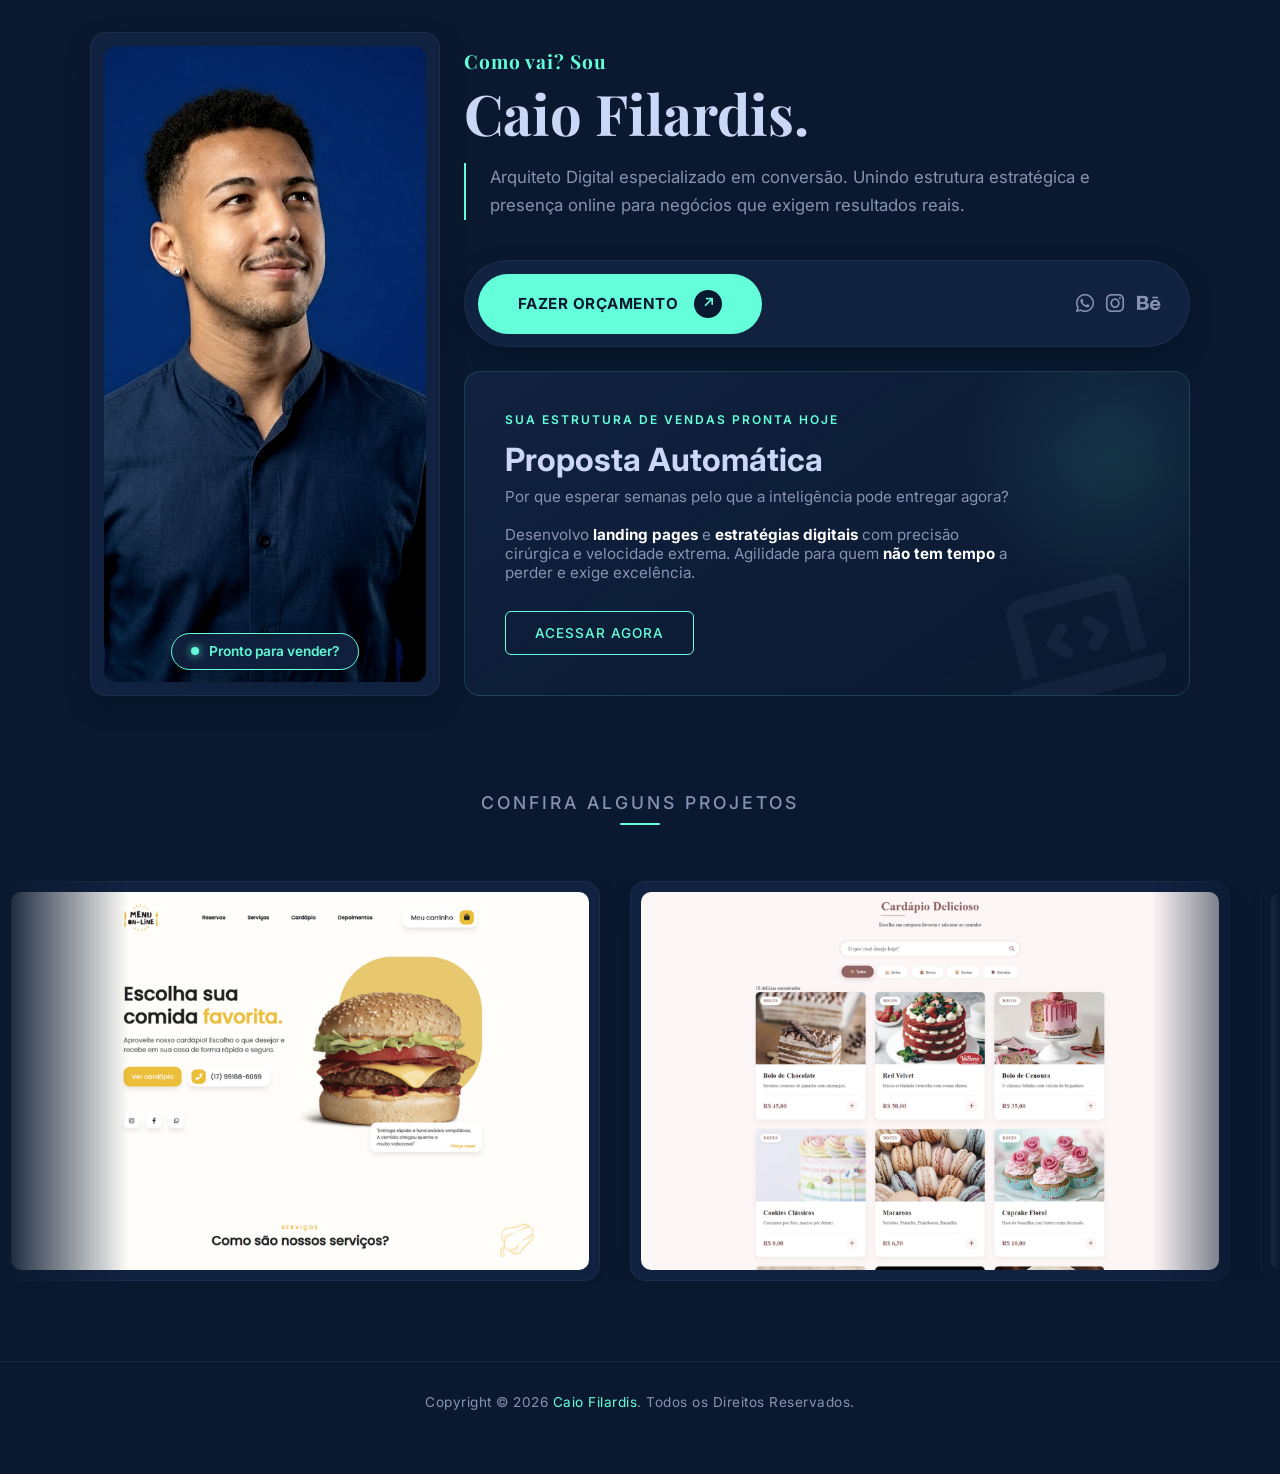
==== index.html @ efcd28f6 "Deploy" ====
<!DOCTYPE html>
<html lang="pt-BR">

<head>
    <meta charset="UTF-8">
    <meta name="viewport" content="width=device-width, initial-scale=1.0">
    <title>Caio Filardis - Arquiteto Digital</title>
    <link rel="preconnect" href="https://fonts.googleapis.com">
    <link rel="preconnect" href="https://fonts.gstatic.com" crossorigin>
    <link href="https://fonts.googleapis.com/css2?family=Inter:wght@300;400;500;600&family=Playfair+Display:wght@500;700&display=swap" rel="stylesheet">
    <link rel="stylesheet" href="https://cdnjs.cloudflare.com/ajax/libs/font-awesome/6.4.0/css/all.min.css">
    <link rel="stylesheet" href="css/style.css">
</head>

<body>

    <main class="main-wrapper">
        <aside class="profile-module">
            <div class="profile-img-container">
                <img src="assets/img/profile.png"
                    alt="Foto de Amanda" class="profile-img">
            </div>
            <div class="status-pill">
                <div class="status-dot"></div>
                <span> Pronto para vender?</span>
            </div>
        </aside>

        <section class="content-grid">
            <div class="bio-block">
                <h2 class="bio-hello">Como vai? Sou</h2>
                <h1 class="bio-name">Caio Filardis.</h1>
                <p class="bio-desc">
                    Arquiteto Digital especializado em conversão. Unindo estrutura estratégica e presença online para
                    negócios que exigem resultados reais.
                </p>
            </div>

            <div class="action-deck">
                <a href="#" class="btn-primary">
                    FAZER ORÇAMENTO
                    <div class="arrow-circle">
                        <i class="fa-solid fa-arrow-up" style="transform: rotate(45deg);"></i>
                    </div>
                </a>

                <div class="social-group">
                    <a href="#" class="social-icon"><i class="fa-brands fa-whatsapp"></i></a>
                    <a href="#" class="social-icon"><i class="fa-brands fa-instagram"></i></a>
                    <a href="#" class="social-icon"><i class="fa-brands fa-behance"></i></a>
                </div>
            </div>

            <div class="tech-card">
                <div class="tech-info">
                    <span class="tech-tag">Sua Estrutura de Vendas Pronta Hoje</span>
                    <div class="tech-title">Proposta Automática</div>
                    <p class="tech-desc">Por que esperar semanas pelo que a inteligência pode entregar agora?<br><br> Desenvolvo <b style="color: #ffffff">landing pages</b> e <b style="color: #ffffff">estratégias digitais</b> com precisão cirúrgica e velocidade extrema. Agilidade para quem <b style="color: #ffffff">não tem tempo</b> a perder e exige excelência.</span></p>
                    <a href="#" class="btn-tech">ACESSAR AGORA</a>
                </div>
                <div class="tech-graphic"></div>
                <i class="fa-solid fa-laptop-code tech-icon-large"></i>
            </div>
        </section>
    </main>
    <section class="projects-section">
        <div class="section-header">
            <h3 class="section-title">Confira alguns projetos</h3>
        </div>

        <div class="marquee-container">
            <div class="marquee-track">
                <div class="project-card"><img src="assets/img/1.png" class="project-image"></div>
                <div class="project-card"><img src="assets/img/2.png" class="project-image"></div>
                <div class="project-card"><img src="assets/img/3.png" class="project-image"></div>
                <div class="project-card"><img src="assets/img/4.png" class="project-image"></div>
                <div class="project-card"><img src="assets/img/5.png" class="project-image"></div>
                <div class="project-card"><img src="assets/img/6.png" class="project-image"></div>

                <div class="project-card"><img src="assets/img/7.png" class="project-image"></div>
                <div class="project-card"><img src="assets/img/8.png" class="project-image"></div>
                <!-- <div class="project-card"><img src="https://images.unsplash.com/photo-1555099962-4199c345e5dd?q=80&w=2670&auto=format&fit=crop" class="project-image"></div>
                <div class="project-card"><img src="https://images.unsplash.com/photo-1507238691740-187a5b1d37b8?q=80&w=2555&auto=format&fit=crop" class="project-image"></div>
                <div class="project-card"><img src="https://images.unsplash.com/photo-1522542550221-31fd19575a2d?q=80&w=2670&auto=format&fit=crop" class="project-image"></div>
                <div class="project-card"><img src="https://images.unsplash.com/photo-1481487484168-9b930d5b7d9f?q=80&w=2670&auto=format&fit=crop" class="project-image"></div> -->
            </div>
        </div>

        <footer class="site-footer">
            <p class="footer-text">Copyright © 2026 <span class="footer-highlight">Caio Filardis</span>. Todos os Direitos Reservados.</p>
        </footer>
    </section>

</body>
</html>
---- css/style.css ----
/* --- PALETA MINIMALISTA TECH --- */
        :root {
            /* Identidade Visual CF Digital */
            --color-bg-deep: #0A192F;
            --color-bg-card: #112240;
            --color-text-main: #CCD6F6;
            --color-text-muted: #8892B0;
            --color-accent: #64FFDA;

            /* Utils */
            --radius-box: 16px;
            --radius-pill: 100px;
            --shadow-tech: 0 10px 30px -10px rgba(2, 12, 27, 0.7);
            --border-subtle: 1px solid rgba(136, 146, 176, 0.1);

            /* Variáveis do Carrossel (Adicionadas para corrigir a quebra) */
            --gap-marquee: 30px;
            --card-width: 600px;
            --card-height: 400px;
        }

        * {
            margin: 0;
            padding: 0;
            box-sizing: border-box;
        }

        body {
            background-color: var(--color-bg-deep);
            font-family: 'Inter', sans-serif;
            color: var(--color-text-main);
            /* Alterado: Permite scroll natural em vez de travar na altura da tela */
            display: flex;
            flex-direction: column;
            align-items: center;
            padding: 2rem 0;
            /* Padding apenas vertical */
            overflow-x: hidden;
            /* Evita scroll lateral indesejado */
            -webkit-font-smoothing: antialiased;
        }

        /* --- GRID SUPERIOR (Foto + Bio) --- */
        .main-wrapper {
            display: grid;
            grid-template-columns: 350px 1fr;
            gap: 1.5rem;
            max-width: 1100px;
            width: 90%;
            /* Responsividade segura */
            margin-bottom: 4rem;
            /* Espaço para separar do carrossel */
        }

        /* --- 1. MÓDULO VISUAL (FOTO) --- */
        .profile-module {
            background: var(--color-bg-card);
            border: var(--border-subtle);
            border-radius: var(--radius-box);
            padding: 0.8rem;
            height: 100%;
            min-height: 550px;
            position: relative;
            box-shadow: var(--shadow-tech);
            display: flex;
            flex-direction: column;
            transition: transform 0.3s ease;
        }

        .profile-module:hover {
            border-color: rgba(100, 255, 218, 0.3);
        }

        .profile-img-container {
            flex: 1;
            position: relative;
            border-radius: 12px;
            overflow: hidden;
        }

        .profile-img {
            width: 100%;
            height: 100%;
            object-fit: cover;
            filter: sepia(10%) contrast(110%) saturate(90%);
        }

        .status-pill {
            position: absolute;
            bottom: 1.5rem;
            left: 50%;
            transform: translateX(-50%);
            background: rgba(17, 34, 64, 0.9);
            border: 1px solid var(--color-accent);
            backdrop-filter: blur(5px);
            padding: 0.6rem 1.2rem;
            border-radius: var(--radius-pill);
            display: flex;
            align-items: center;
            gap: 0.6rem;
            font-size: 0.85rem;
            font-weight: 600;
            color: var(--color-accent);
            box-shadow: 0 5px 15px rgba(0, 0, 0, 0.3);
            white-space: nowrap;
        }

        .status-dot {
            width: 8px;
            height: 8px;
            background: var(--color-accent);
            border-radius: 50%;
            box-shadow: 0 0 10px var(--color-accent);
        }

        /* --- 2. GRID DE CONTEÚDO --- */
        .content-grid {
            display: grid;
            grid-template-rows: auto auto 1fr;
            gap: 1.5rem;
        }

        .bio-block {
            padding: 1rem 0;
        }

        .bio-hello {
            font-family: 'Playfair Display', serif;
            font-size: 1.2rem;
            color: var(--color-accent);
            margin-bottom: 0.5rem;
            letter-spacing: 1px;
        }

        .bio-name {
            font-family: 'Playfair Display', serif;
            font-size: 3.5rem;
            font-weight: 700;
            line-height: 1.1;
            margin-bottom: 1.2rem;
            color: var(--color-text-main);
        }

        .bio-desc {
            font-size: 1.05rem;
            line-height: 1.7;
            color: var(--color-text-muted);
            max-width: 95%;
            border-left: 2px solid var(--color-accent);
            padding-left: 1.5rem;
        }

        .action-deck {
            background: var(--color-bg-card);
            border: var(--border-subtle);
            padding: 0.8rem;
            border-radius: var(--radius-pill);
            display: flex;
            align-items: center;
            justify-content: space-between;
            box-shadow: var(--shadow-tech);
        }

        .btn-primary {
            background: var(--color-accent);
            color: var(--color-bg-deep);
            padding: 1rem 2.5rem;
            border-radius: var(--radius-pill);
            text-decoration: none;
            font-weight: 700;
            font-size: 0.95rem;
            display: flex;
            align-items: center;
            gap: 1rem;
            transition: all 0.3s cubic-bezier(0.25, 0.8, 0.25, 1);
            letter-spacing: 0.5px;
        }

        .btn-primary:hover {
            transform: translateY(-2px);
            box-shadow: 0 0 20px rgba(100, 255, 218, 0.4);
        }

        .btn-primary .arrow-circle {
            background: var(--color-bg-deep);
            color: var(--color-accent);
            width: 28px;
            height: 28px;
            border-radius: 50%;
            display: flex;
            align-items: center;
            justify-content: center;
            font-size: 0.8rem;
        }

        .social-group {
            display: flex;
            gap: 0.8rem;
            padding-right: 1rem;
        }

        .social-icon {
            color: var(--color-text-muted);
            font-size: 1.3rem;
            text-decoration: none;
            transition: color 0.3s, transform 0.3s;
        }

        .social-icon:hover {
            color: var(--color-accent);
            transform: translateY(-2px);
        }

        .tech-card {
            background: linear-gradient(145deg, var(--color-bg-card) 0%, rgba(10, 25, 47, 0.8) 100%);
            border: 1px solid rgba(100, 255, 218, 0.15);
            border-radius: var(--radius-box);
            padding: 2.5rem;
            display: flex;
            align-items: center;
            justify-content: space-between;
            position: relative;
            overflow: hidden;
        }

        .tech-info {
            z-index: 2;
            max-width: 80%;
        }

        .tech-tag {
            font-size: 0.75rem;
            text-transform: uppercase;
            letter-spacing: 2px;
            color: var(--color-accent);
            margin-bottom: 0.8rem;
            display: block;
            font-weight: 600;
        }

        .tech-title {
            font-size: 2rem;
            font-weight: 700;
            color: var(--color-text-main);
            margin-bottom: 0.5rem;
        }

        .tech-desc {
            color: var(--color-text-muted);
            font-size: 0.95rem;
            margin-top: 0.5rem;
        }

        .btn-tech {
            margin-top: 1.8rem;
            display: inline-block;
            background: transparent;
            border: 1px solid var(--color-accent);
            color: var(--color-accent);
            padding: 0.8rem 1.8rem;
            border-radius: 6px;
            text-decoration: none;
            font-size: 0.85rem;
            font-family: 'Inter', sans-serif;
            font-weight: 500;
            transition: all 0.3s;
            text-transform: uppercase;
            letter-spacing: 1px;
        }

        .btn-tech:hover {
            background: rgba(100, 255, 218, 0.1);
        }

        .tech-graphic {
            position: absolute;
            right: -10%;
            top: -20%;
            width: 300px;
            height: 300px;
            background: radial-gradient(circle, rgba(100, 255, 218, 0.1) 0%, rgba(10, 25, 47, 0) 70%);
            z-index: 1;
        }

        .tech-icon-large {
            position: absolute;
            right: 30px;
            bottom: -10px;
            font-size: 8rem;
            color: rgba(204, 214, 246, 0.05);
            z-index: 1;
            transform: rotate(-15deg);
        }

        /* --- SEÇÃO DE PROJETOS (Corrigida e Isolada) --- */
        .projects-section {
            width: 100%;
            padding: 2rem 0;
            position: relative;
            overflow: hidden;
            /* Garante que fique abaixo do grid principal */
            display: block;
        }

        .section-header {
            text-align: center;
            margin-bottom: 3.5rem;
        }

        .section-title {
            font-family: 'Inter', sans-serif;
            font-weight: 500;
            font-size: 1.1rem;
            color: var(--color-text-muted);
            text-transform: uppercase;
            letter-spacing: 3px;
            display: inline-block;
            position: relative;
        }

        .section-title::after {
            content: '';
            display: block;
            width: 40px;
            height: 2px;
            background-color: var(--color-accent);
            margin: 10px auto 0;
            border-radius: 2px;
        }

        .marquee-container {
            width: 100%;
            position: relative;
            mask-image: linear-gradient(to right, transparent, black 10%, black 90%, transparent);
            -webkit-mask-image: linear-gradient(to right, transparent, black 10%, black 90%, transparent);
        }

        .marquee-track {
            display: flex;
            gap: var(--gap-marquee);
            width: max-content;
            animation: scroll 40s linear infinite;
            /* Ajustei para 40s para ficar mais suave */
        }

        .project-card {
            background-color: var(--color-bg-card);
            width: var(--card-width);
            height: var(--card-height);
            border-radius: 16px;
            padding: 10px;
            border: 1px solid rgba(136, 146, 176, 0.1);
            box-shadow: 0 10px 30px -15px rgba(2, 12, 27, 0.7);
            flex-shrink: 0;
            transition: transform 0.3s ease, border-color 0.3s ease;
            cursor: pointer;
            position: relative;
        }

        .project-card:hover {
            transform: scale(1.03);
            border-color: rgba(100, 255, 218, 0.4);
            z-index: 10;
        }

        .project-image {
            width: 100%;
            height: 100%;
            object-fit: cover;
            border-radius: 10px;
            filter: grayscale(30%);
            transition: filter 0.3s;
        }

        .project-card:hover .project-image {
            filter: grayscale(0%);
        }

        @keyframes scroll {
            0% {
                transform: translateX(0);
            }

            100% {
                /* A Lógica está aqui: O loop deve percorrer metade dos itens (os originais) */
                transform: translateX(calc(-1 * (var(--card-width) * 6 + var(--gap-marquee) * 6)));
            }
        }

        .marquee-track:hover {
            animation-play-state: paused;
        }

        /* --- FOOTER --- */
        .site-footer {
            margin-top: 5rem;
            text-align: center;
            border-top: 1px solid rgba(136, 146, 176, 0.1);
            padding-top: 2rem;
            width: 100%;
        }

        .footer-text {
            font-family: 'Inter', sans-serif;
            font-size: 0.85rem;
            color: var(--color-text-muted);
            letter-spacing: 0.5px;
        }

        .footer-highlight {
            color: var(--color-accent);
        }

        /* --- RESPONSIVIDADE --- */
        @media (max-width: 900px) {
            .main-wrapper {
                grid-template-columns: 1fr;
                /* Coluna única */
                gap: 2rem;
            }

            /* Ajuste da Foto */
            .profile-module {
                min-height: 450px;
                /* Altura controlada no mobile */
            }

            /* --- O AJUSTE PRINCIPAL DOS BOTÕES --- */
            .action-deck {
                flex-direction: column;
                /* Empilha verticalmente */
                align-items: stretch;
                /* Faz os itens esticarem */
                gap: 1.5rem;
                padding: 1.5rem;
                text-align: center;
                /* Mudança crucial: Deixa de ser pílula e vira um card arredondado no mobile */
                border-radius: 24px;
            }

            /* Botão "Fazer Orçamento" Full Width */
            .btn-primary {
                width: 100%;
                /* Ocupa toda a largura disponível */
                justify-content: space-between;
                /* Texto na esquerda, ícone na direita */
                padding: 1.2rem 2rem;
                /* Mais alto para facilitar o toque (dedo) */
            }

            /* Ícones Sociais */
            .social-group {
                width: 100%;
                justify-content: center;
                /* Centraliza os ícones */
                padding-right: 0;
                /* Remove o padding lateral que existia no desktop */
                gap: 2rem;
                /* Aumenta o espaço entre os ícones para não clicar errado */
                border-top: 1px solid rgba(136, 146, 176, 0.1);
                /* Linha sutil separando */
                padding-top: 1.5rem;
                /* Espaço acima da linha */
            }

            .social-icon {
                font-size: 1.5rem;
                /* Ícones ligeiramente maiores no mobile */
            }
        }

        @media (max-width: 768px) {
            :root {
                --card-width: 240px;
                --card-height: 160px;
            }
        }

        /* Mobile Pequeno (Abaixo de 480px) */
        @media (max-width: 480px) {
            .bio-name {
                font-size: 2.5rem;
                /* Ajusta tamanho do nome para não quebrar */
            }

            .bio-block {
            text-align: center;
        }

            .tech-title {
                font-size: 1.5rem;
            }

            .tech-card {
                display: flex;
                align-items: center;
                justify-content: center;
                text-align: center;
                padding: 1.5rem;
                /* Reduz padding interno do card tech */
                margin: 0 auto;
            }

            .tech-icon-large {
                font-size: 5rem;
                /* Reduz ícone de fundo */
            }

            /* Ajuste para o carrossel no mobile estreito */
            :root {
                --card-width: 280px;
                --card-height: 190px;
            }
        }
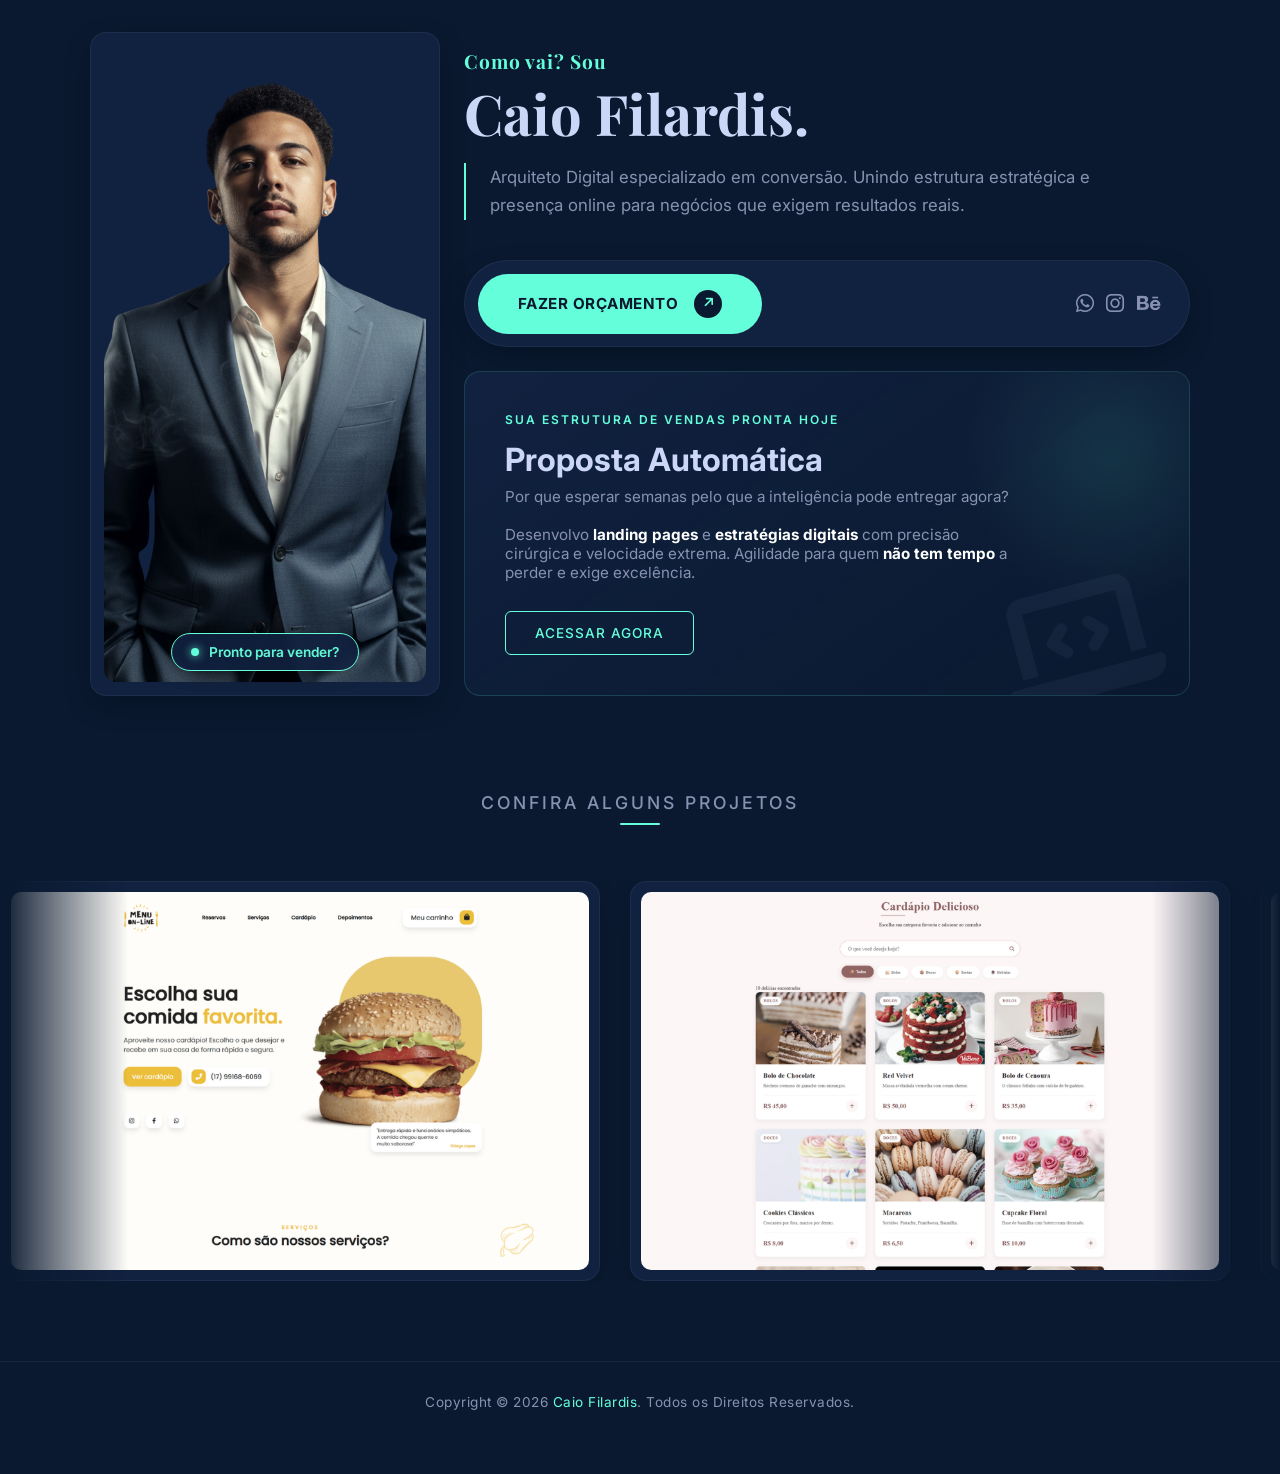
==== commit 3b2a64f3: "Editanto Imagem" ====
--- a/index.html
+++ b/index.html
@@ -17,7 +17,7 @@
     <main class="main-wrapper">
         <aside class="profile-module">
             <div class="profile-img-container">
-                <img src="assets/img/profile.png"
+                <img src="assets/img/foto-profissional-fundo.png"
                     alt="Foto de Amanda" class="profile-img">
             </div>
             <div class="status-pill">
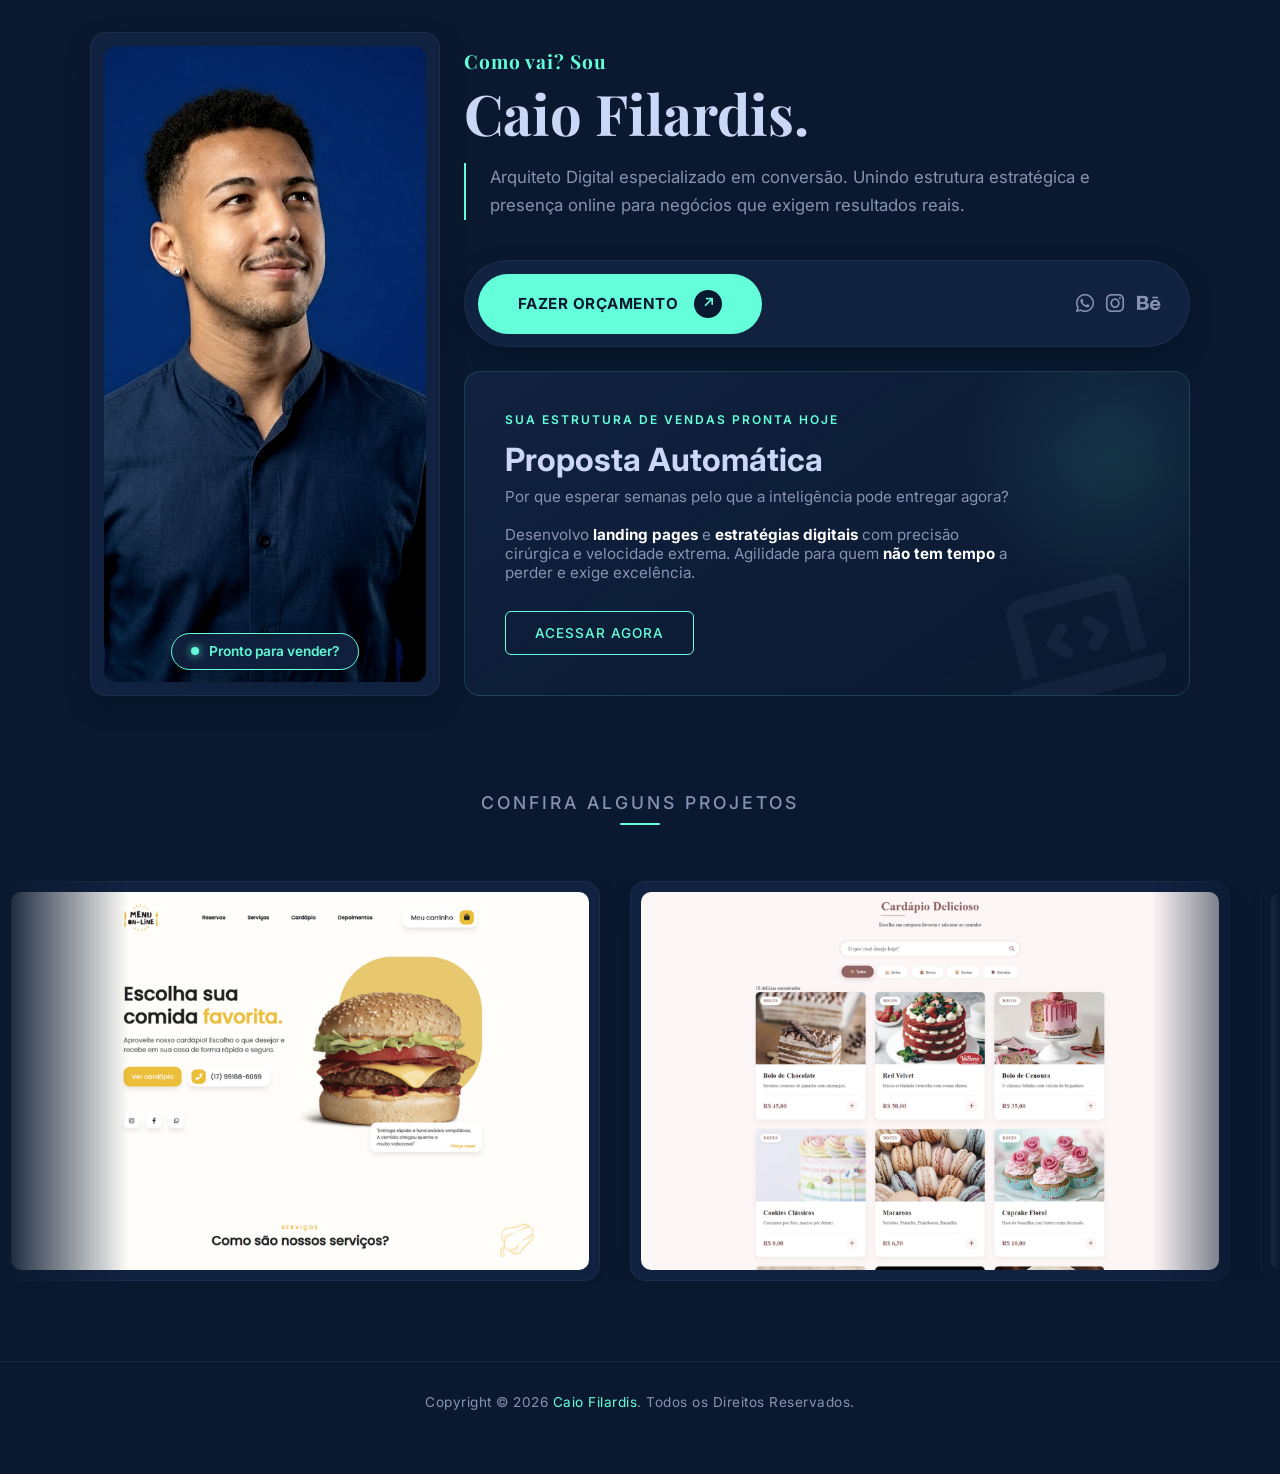
==== commit 5415d1ed: "Alterando a opção da foto" ====
--- a/index.html
+++ b/index.html
@@ -17,7 +17,7 @@
     <main class="main-wrapper">
         <aside class="profile-module">
             <div class="profile-img-container">
-                <img src="assets/img/foto-profissional-fundo.png"
+                <img src="assets/img/profile.png"
                     alt="Foto de Amanda" class="profile-img">
             </div>
             <div class="status-pill">
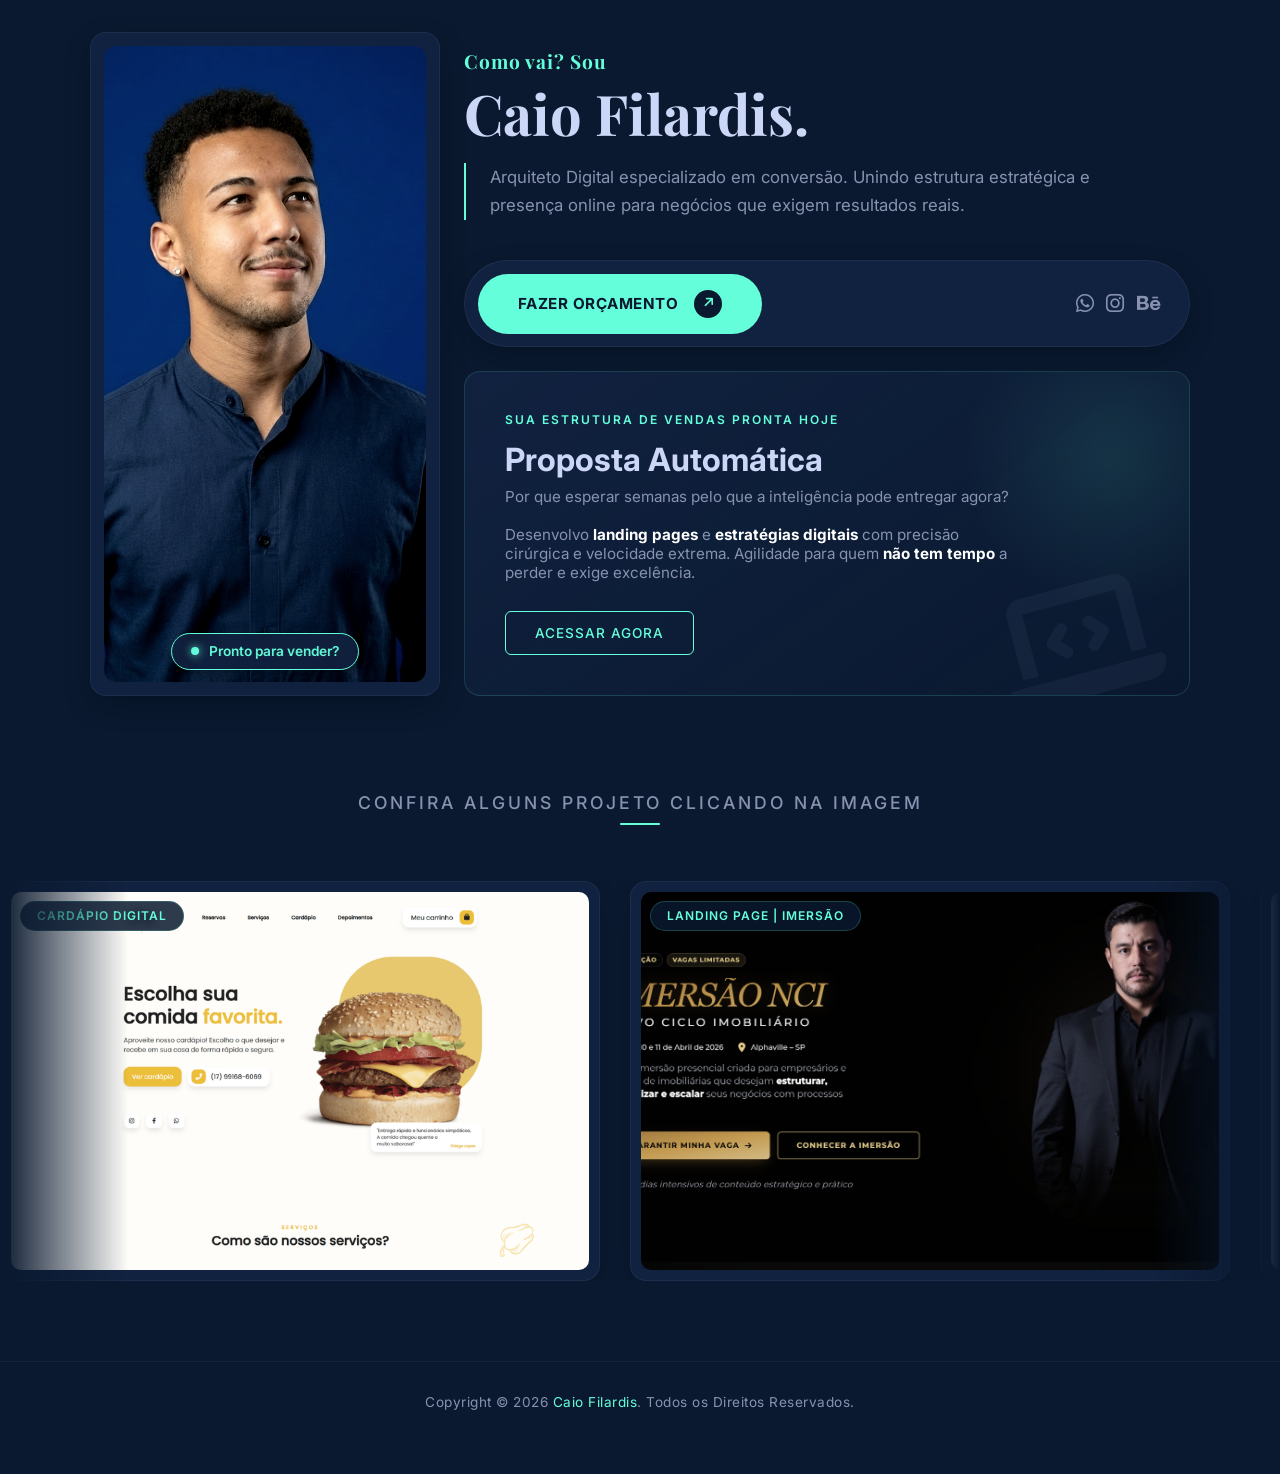
==== commit 08bfef80: "Adicionando Novos elementos" ====
--- a/index.html
+++ b/index.html
@@ -37,7 +37,7 @@
             </div>
 
             <div class="action-deck">
-                <a href="#" class="btn-primary">
+                <a href="https://wa.me/5521995291891?text=Ol%C3%A1%2C%20Caio!%20%F0%9F%91%8B%0AGostaria%20de%20fazer%20um%20or%C3%A7amento!%20%E2%9C%8D%EF%B8%8F" class="btn-primary">
                     FAZER ORÇAMENTO
                     <div class="arrow-circle">
                         <i class="fa-solid fa-arrow-up" style="transform: rotate(45deg);"></i>
@@ -45,8 +45,8 @@
                 </a>
 
                 <div class="social-group">
-                    <a href="#" class="social-icon"><i class="fa-brands fa-whatsapp"></i></a>
-                    <a href="#" class="social-icon"><i class="fa-brands fa-instagram"></i></a>
+                    <a href="https://wa.me/5521995291891?text=Ol%C3%A1%2C%20Caio!%20%F0%9F%91%8B%0AGostaria%20de%20saber%20quais%20s%C3%A3o%20seus%20servi%C3%A7os!%20%F0%9F%91%80" class="social-icon"><i class="fa-brands fa-whatsapp"></i></a>
+                    <a href="https://www.instagram.com/caiofilardis/" class="social-icon"><i class="fa-brands fa-instagram"></i></a>
                     <a href="#" class="social-icon"><i class="fa-brands fa-behance"></i></a>
                 </div>
             </div>
@@ -56,7 +56,7 @@
                     <span class="tech-tag">Sua Estrutura de Vendas Pronta Hoje</span>
                     <div class="tech-title">Proposta Automática</div>
                     <p class="tech-desc">Por que esperar semanas pelo que a inteligência pode entregar agora?<br><br> Desenvolvo <b style="color: #ffffff">landing pages</b> e <b style="color: #ffffff">estratégias digitais</b> com precisão cirúrgica e velocidade extrema. Agilidade para quem <b style="color: #ffffff">não tem tempo</b> a perder e exige excelência.</span></p>
-                    <a href="#" class="btn-tech">ACESSAR AGORA</a>
+                    <a href="formulario.html" class="btn-tech">ACESSAR AGORA</a>
                 </div>
                 <div class="tech-graphic"></div>
                 <i class="fa-solid fa-laptop-code tech-icon-large"></i>
@@ -65,24 +65,24 @@
     </main>
     <section class="projects-section">
         <div class="section-header">
-            <h3 class="section-title">Confira alguns projetos</h3>
+            <h3 class="section-title">Confira alguns projeto clicando na imagem</h3>
         </div>
 
         <div class="marquee-container">
             <div class="marquee-track">
-                <div class="project-card"><img src="assets/img/1.png" class="project-image"></div>
-                <div class="project-card"><img src="assets/img/2.png" class="project-image"></div>
-                <div class="project-card"><img src="assets/img/3.png" class="project-image"></div>
-                <div class="project-card"><img src="assets/img/4.png" class="project-image"></div>
-                <div class="project-card"><img src="assets/img/5.png" class="project-image"></div>
-                <div class="project-card"><img src="assets/img/6.png" class="project-image"></div>
-
-                <div class="project-card"><img src="assets/img/7.png" class="project-image"></div>
-                <div class="project-card"><img src="assets/img/8.png" class="project-image"></div>
-                <!-- <div class="project-card"><img src="https://images.unsplash.com/photo-1555099962-4199c345e5dd?q=80&w=2670&auto=format&fit=crop" class="project-image"></div>
-                <div class="project-card"><img src="https://images.unsplash.com/photo-1507238691740-187a5b1d37b8?q=80&w=2555&auto=format&fit=crop" class="project-image"></div>
-                <div class="project-card"><img src="https://images.unsplash.com/photo-1522542550221-31fd19575a2d?q=80&w=2670&auto=format&fit=crop" class="project-image"></div>
-                <div class="project-card"><img src="https://images.unsplash.com/photo-1481487484168-9b930d5b7d9f?q=80&w=2670&auto=format&fit=crop" class="project-image"></div> -->
+                <div class="project-card"><span class="project-niche">Cardápio Digital</span><img src="assets/img/1.png" class="project-image" alt="Cardápio Online"><a href=""></a></div>
+                <div class="project-card"><span class="project-niche">Landing Page | Imersão</span><img src="assets/img/10.png" class="project-image"></div>
+                <div class="project-card"><span class="project-niche">E-commerce | Confeitaria</span><img src="assets/img/2.png" class="project-image"></div>
+                <div class="project-card"><span class="project-niche">landing page | Assistente Virtual </span><img src="assets/img/9.png" class="project-image"></div>
+                <div class="project-card"><span class="project-niche">E-commerce | Diversos</span><img src="assets/img/3.png" class="project-image"></div>
+                <div class="project-card"><span class="project-niche">Landing Page | Terapia</span><img src="assets/img/4.png" class="project-image"></div>
+                <div class="project-card"><span class="project-niche">Página de Vendas | Infoproduto</span><img src="assets/img/11.png" class="project-image"></div>
+                <div class="project-card"><span class="project-niche">Loja Virtual</span><img src="assets/img/8.png" class="project-image"></div>
+                <div class="project-card"><span class="project-niche">Landing Page | NR1</span><img src="assets/img/5.png" class="project-image"></div>
+                <div class="project-card"><span class="project-niche">Link da Bio Personalizado</span><img src="assets/img/6.png" class="project-image"></div>
+                <div class="project-card"><span class="project-niche">landing page | pizzaria</span><img src="assets/img/7.png" class="project-image"></div>                
+                
+                <div class="project-card"><img src="assets/img/12.png" class="project-image"></div>
             </div>
         </div>
 
--- a/css/style.css
+++ b/css/style.css
@@ -339,7 +339,7 @@
             display: flex;
             gap: var(--gap-marquee);
             width: max-content;
-            animation: scroll 40s linear infinite;
+            animation: scroll 120s linear infinite;
             /* Ajustei para 40s para ficar mais suave */
         }
 
@@ -511,4 +511,33 @@
                 --card-width: 280px;
                 --card-height: 190px;
             }
+        }
+
+        /* ============================================
+           NOVO: BADGE DE NICHO NOS PROJETOS
+        ============================================ */
+        .project-niche {
+            position: absolute;
+            top: 1.2rem; /* Distância do fundo do card */
+            left: 1.2rem;   /* Distância da lateral esquerda */
+            background: rgba(10, 25, 47, 0.85); /* Fundo escuro translúcido */
+            border: 1px solid rgba(100, 255, 218, 0.2); /* Borda sutil neon */
+            color: var(--color-accent); /* Texto na cor verde neon */
+            padding: 0.4rem 1rem;
+            border-radius: var(--radius-pill); /* Formato de pílula redonda */
+            font-size: 0.75rem;
+            font-weight: 600;
+            text-transform: uppercase; /* Deixa tudo em maiúsculo */
+            letter-spacing: 1px;
+            backdrop-filter: blur(4px); /* Efeito de vidro desfocado */
+            z-index: 5; /* Garante que fique acima da imagem */
+            transition: all 0.3s ease;
+        }
+
+        /* Efeito interativo: a etiqueta brilha quando passamos o mouse no projeto */
+        .project-card:hover .project-niche {
+            border-color: var(--color-accent);
+            box-shadow: 0 0 15px rgba(100, 255, 218, 0.3);
+            transform: translateY(-3px);
+            color: #ffffff; /* O texto fica branco ao passar o mouse para dar contraste */
         }
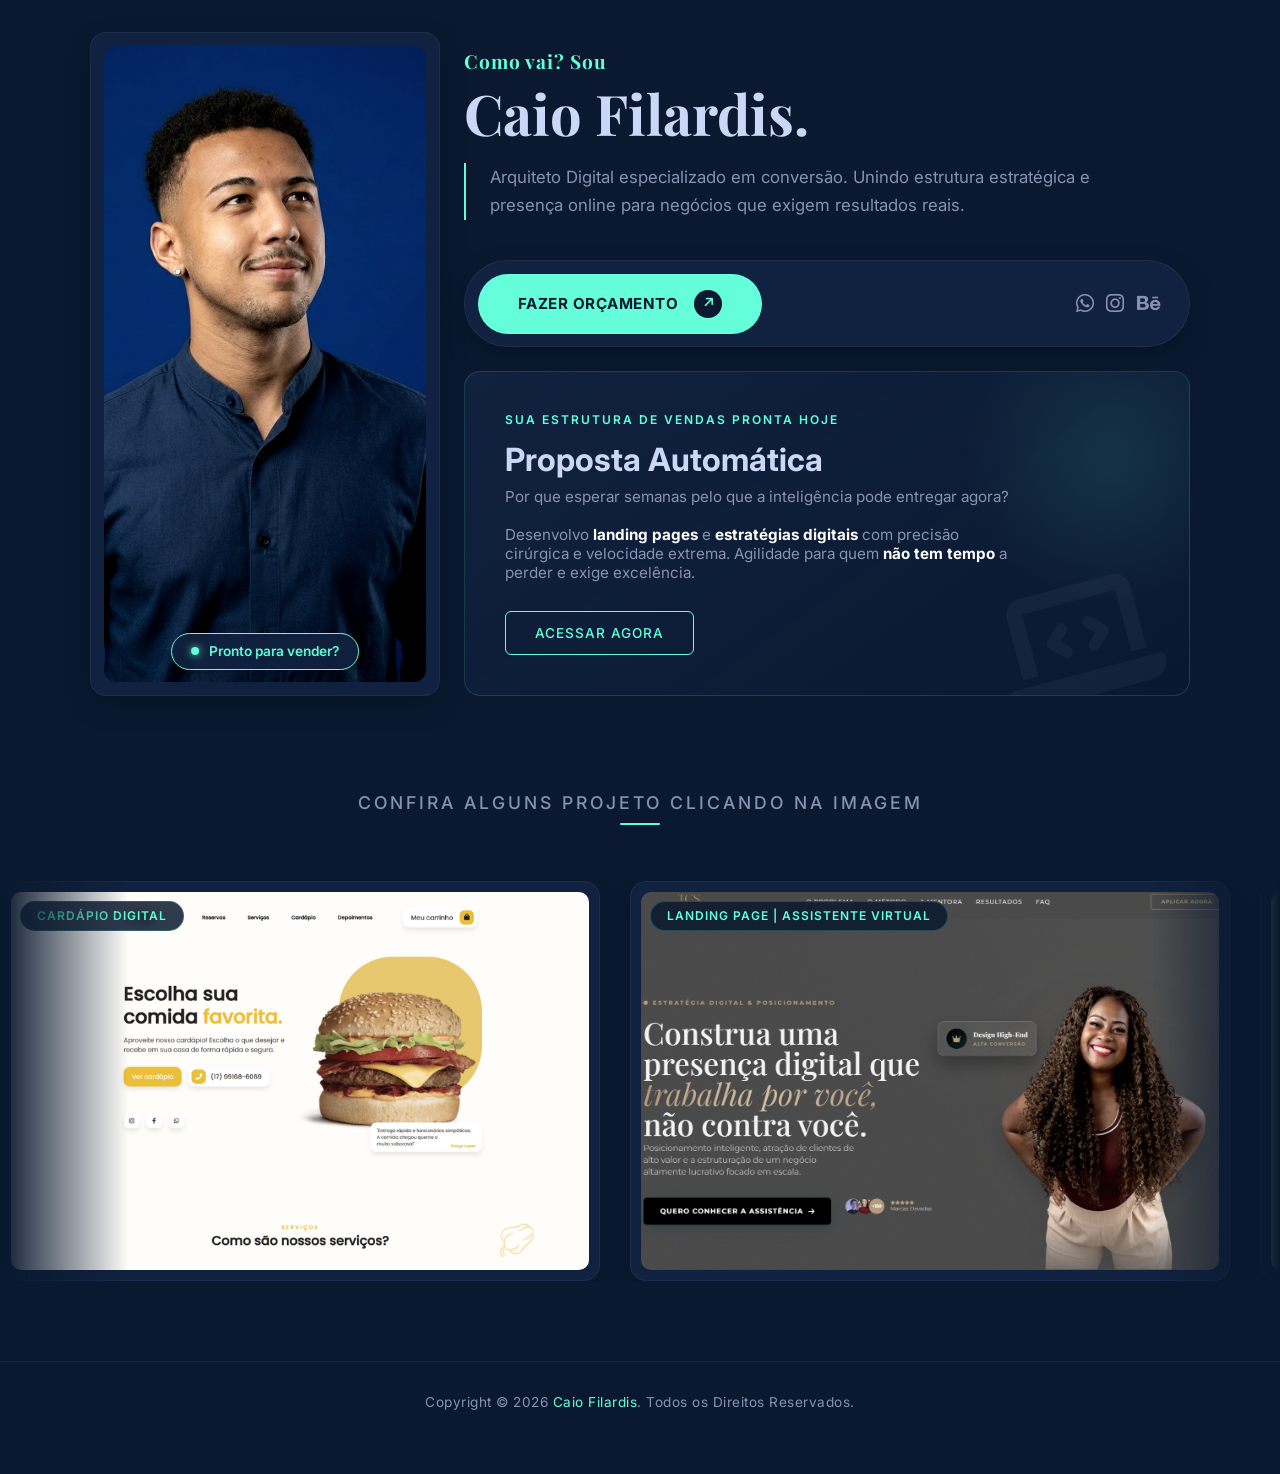
==== commit 9eed367f: "Adicionando Links" ====
--- a/index.html
+++ b/index.html
@@ -70,19 +70,30 @@
 
         <div class="marquee-container">
             <div class="marquee-track">
-                <div class="project-card"><span class="project-niche">Cardápio Digital</span><img src="assets/img/1.png" class="project-image" alt="Cardápio Online"><a href=""></a></div>
-                <div class="project-card"><span class="project-niche">Landing Page | Imersão</span><img src="assets/img/10.png" class="project-image"></div>
-                <div class="project-card"><span class="project-niche">E-commerce | Confeitaria</span><img src="assets/img/2.png" class="project-image"></div>
-                <div class="project-card"><span class="project-niche">landing page | Assistente Virtual </span><img src="assets/img/9.png" class="project-image"></div>
-                <div class="project-card"><span class="project-niche">E-commerce | Diversos</span><img src="assets/img/3.png" class="project-image"></div>
-                <div class="project-card"><span class="project-niche">Landing Page | Terapia</span><img src="assets/img/4.png" class="project-image"></div>
-                <div class="project-card"><span class="project-niche">Página de Vendas | Infoproduto</span><img src="assets/img/11.png" class="project-image"></div>
-                <div class="project-card"><span class="project-niche">Loja Virtual</span><img src="assets/img/8.png" class="project-image"></div>
+                <a href="http://caiofilardis.github.io/cardapio-delivery-online/"><div class="project-card"><span class="project-niche">Cardápio Digital</span><img src="assets/img/1.png" class="project-image" alt="Cardápio Online"></div></a>
+
+                <a href="https://tcsassistentevirtual.com.br/"><div class="project-card"><span class="project-niche">landing page | Assistente Virtual </span><img src="assets/img/9.png" class="project-image"></div></a>
+                
+                <a href="https://caiofilardisfront.github.io/landing-page-sistema-integrado/"><div class="project-card"><span class="project-niche">E-commerce | Confeitaria</span><img src="assets/img/2.png" class="project-image"></div></a>
+            
+                
+                <a href="https://darioferraco.com/"><div class="project-card"><span class="project-niche">Landing Page | Imersão</span><img src="assets/img/10.png" class="project-image"></div></a>
+                
+                <a href="https://caiofilardisfront.github.io/catalogo-produtos/"><div class="project-card"><span class="project-niche">E-commerce | Diversos</span><img src="assets/img/3.png" class="project-image"></div></a>
+                
+                <a href=""><div class="project-card"><span class="project-niche">Landing Page | Terapia</span><img src="assets/img/4.png" class="project-image"></div></a>
+                
+                <a href="https://elite.jonestalentgroup.com.br/"><div class="project-card"><span class="project-niche">Página de Vendas | Infoproduto</span><img src="assets/img/11.png" class="project-image"></div></a>
+                
+                <a href="https://caiofilardisfront.github.io/landing-page-sistema-integrado/"></a><div class="project-card"><span class="project-niche">Loja Virtual</span><img src="assets/img/8.png" class="project-image"></div>
+                
                 <div class="project-card"><span class="project-niche">Landing Page | NR1</span><img src="assets/img/5.png" class="project-image"></div>
+                
                 <div class="project-card"><span class="project-niche">Link da Bio Personalizado</span><img src="assets/img/6.png" class="project-image"></div>
-                <div class="project-card"><span class="project-niche">landing page | pizzaria</span><img src="assets/img/7.png" class="project-image"></div>                
                 
-                <div class="project-card"><img src="assets/img/12.png" class="project-image"></div>
+                <a href="https://caiofilardisfront.github.io/landing-page-pizzaria/"><div class="project-card"><span class="project-niche">landing page | pizzaria</span><img src="assets/img/7.png" class="project-image"></div> </a>               
+                
+                <a href="https://membros.jonestalentgroup.com.br/"><div class="project-card"><span class="project-niche">Mini-Área Membros</span><img src="assets/img/12.png" class="project-image"></div></a>
             </div>
         </div>
 
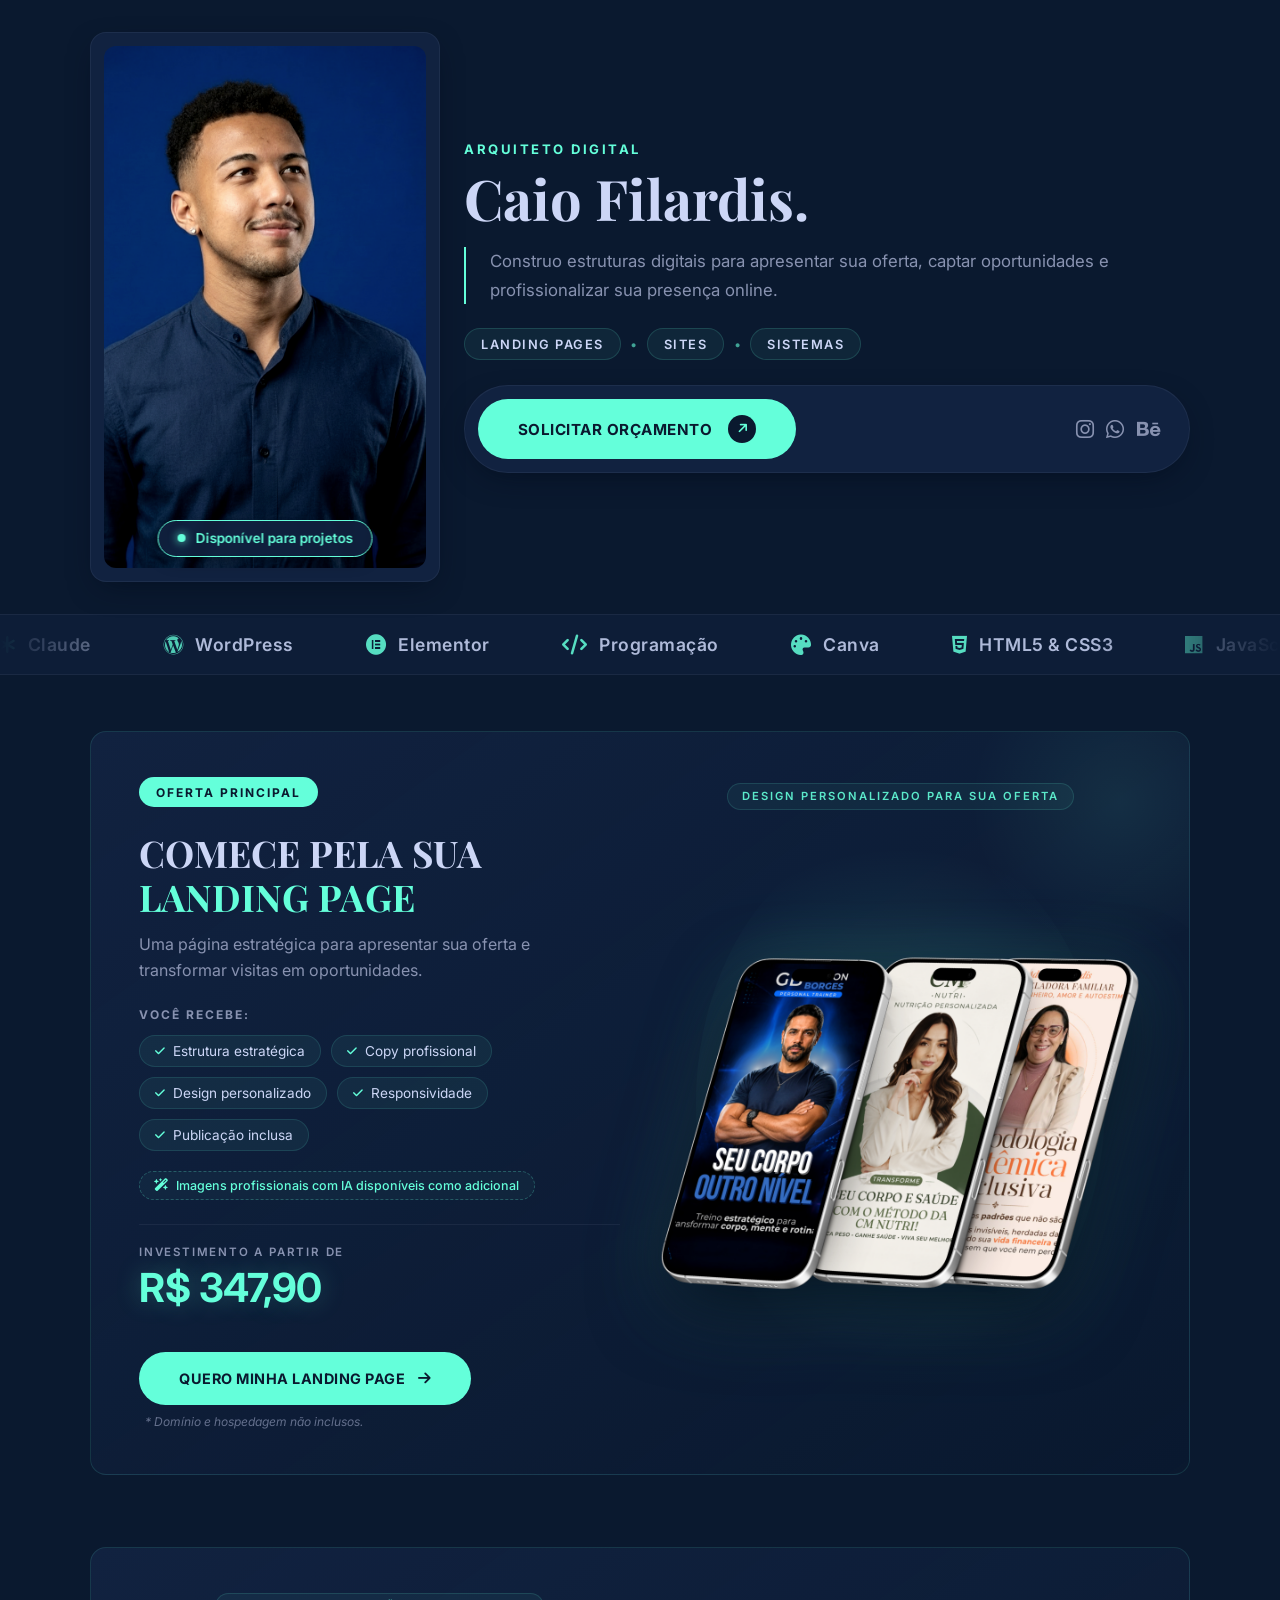
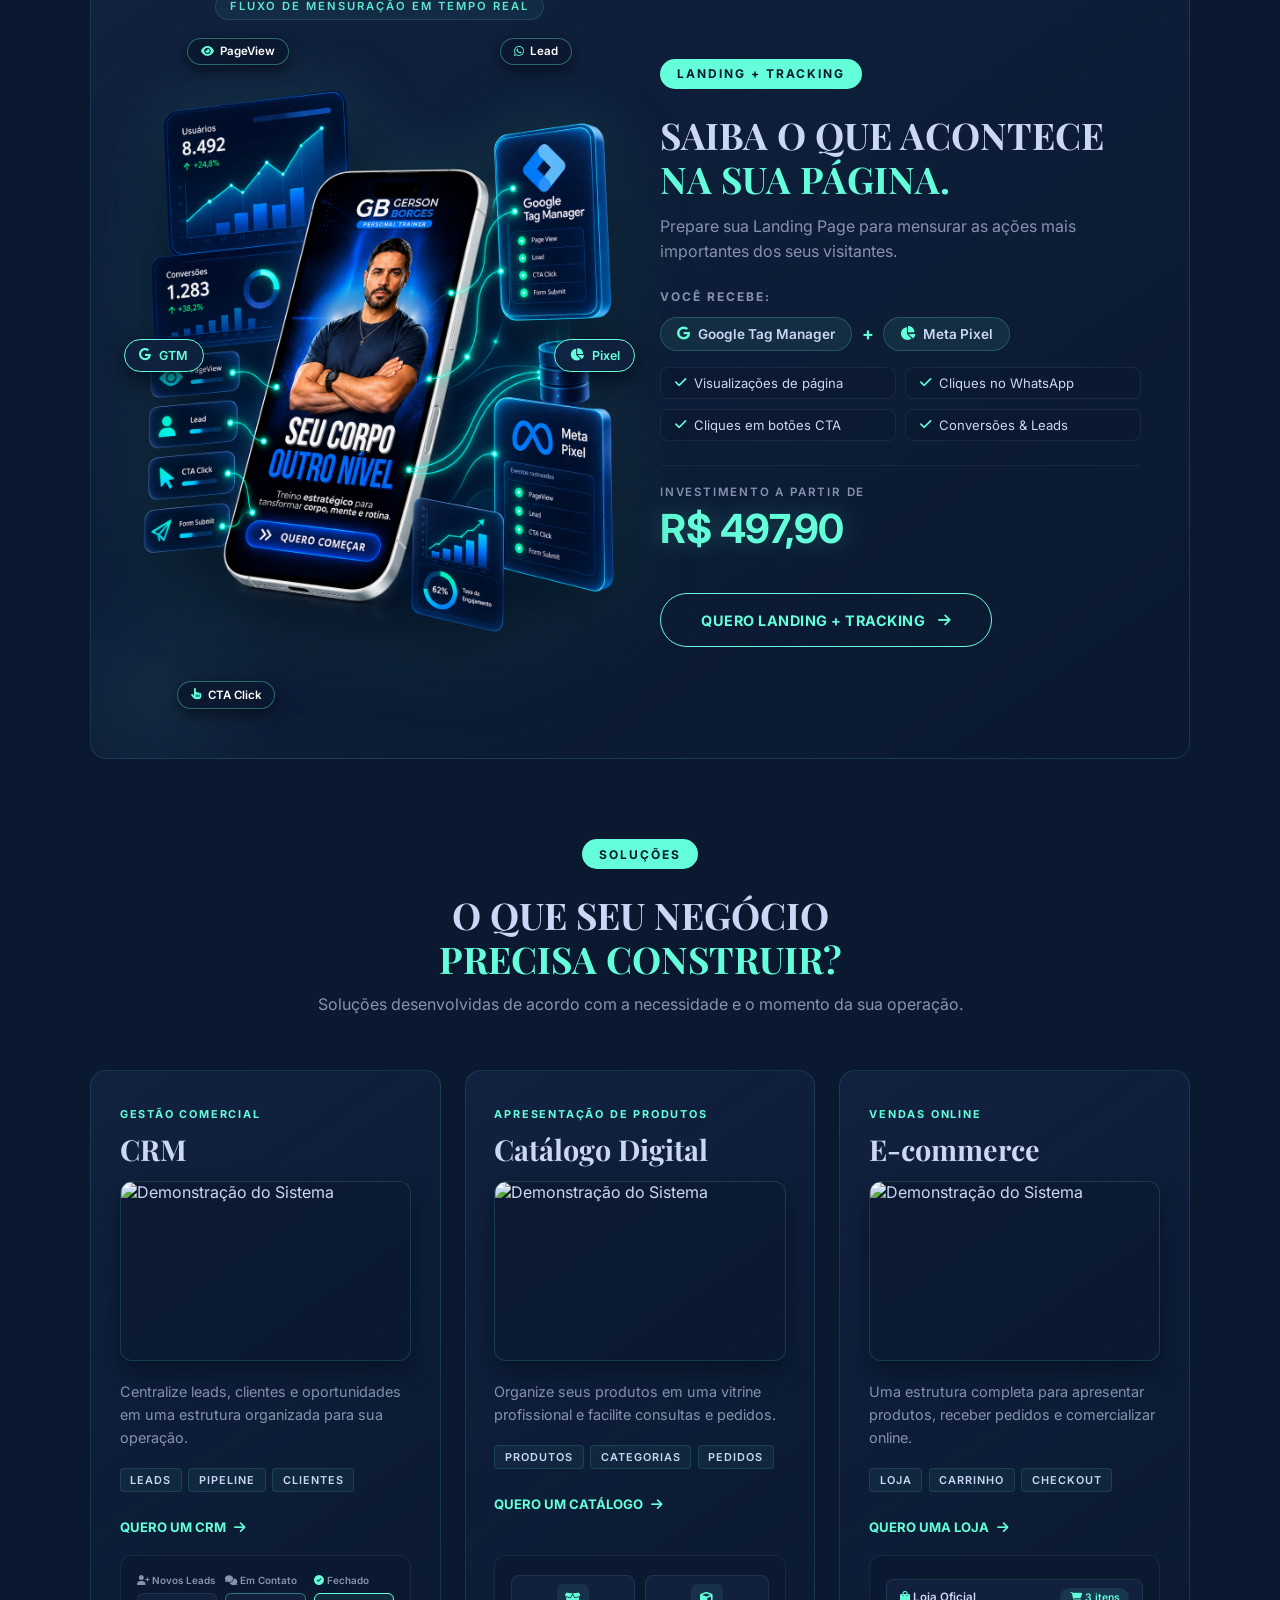
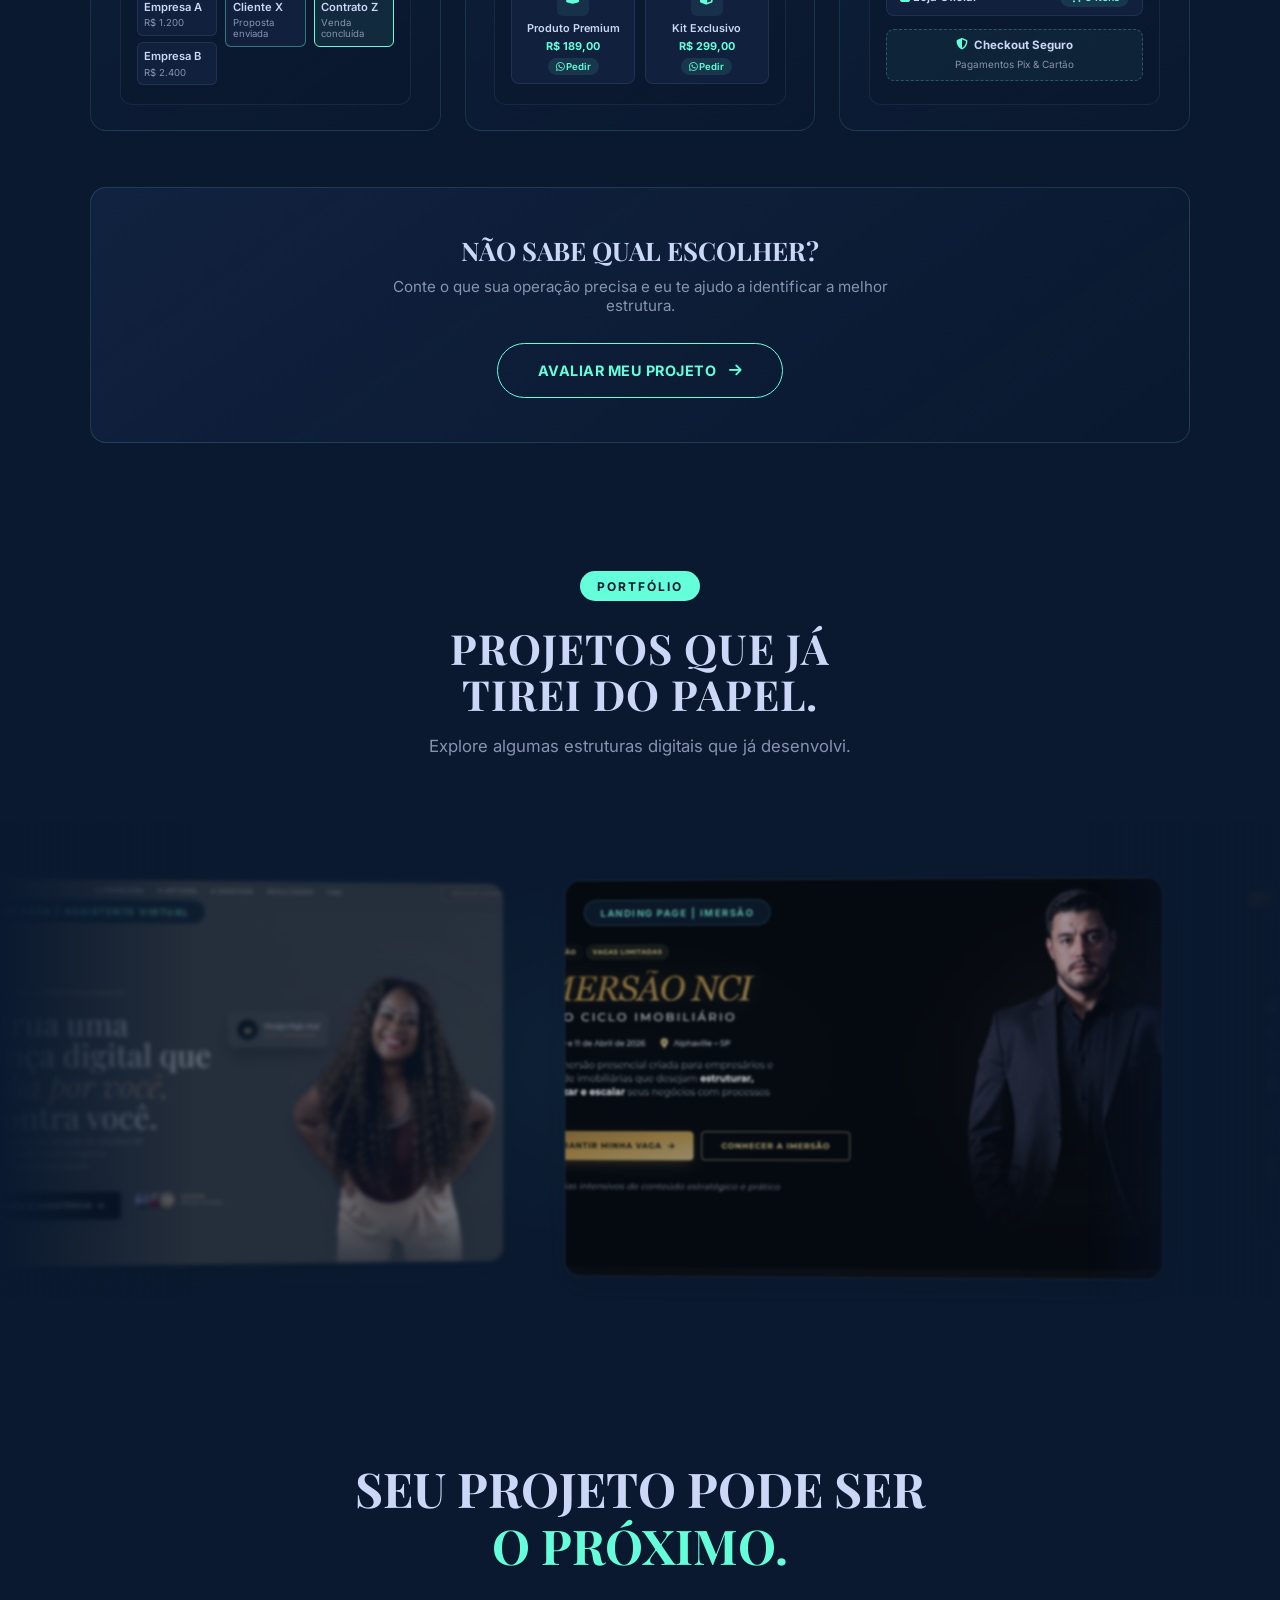
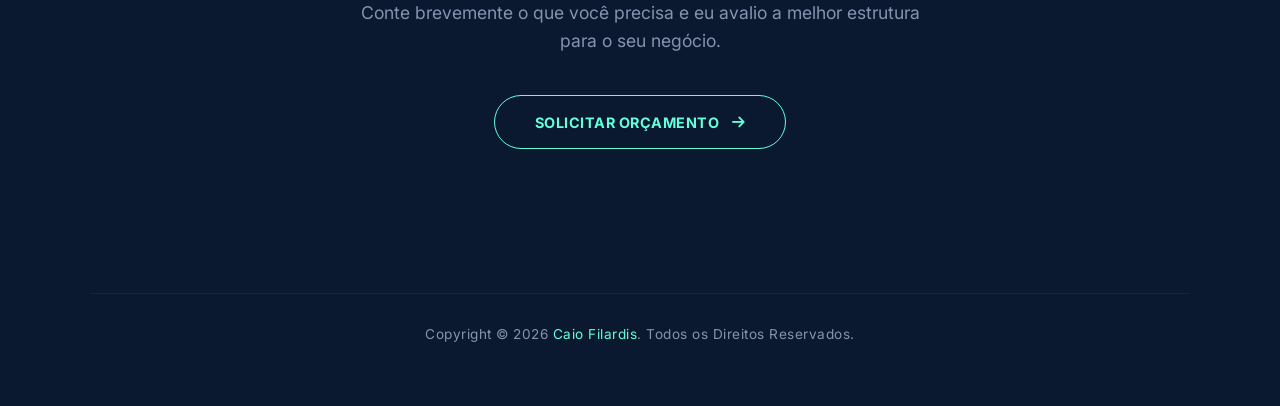
==== commit 9860ca15: "Reformulando estrutura digital" ====
--- a/index.html
+++ b/index.html
@@ -5,102 +5,671 @@
     <meta charset="UTF-8">
     <meta name="viewport" content="width=device-width, initial-scale=1.0">
     <title>Caio Filardis - Arquiteto Digital</title>
+    <meta name="description"
+        content="Construo estruturas digitais para transformar sua presença online em uma ferramenta profissional de captação. Landing Pages, Sites e Sistemas.">
     <link rel="preconnect" href="https://fonts.googleapis.com">
     <link rel="preconnect" href="https://fonts.gstatic.com" crossorigin>
-    <link href="https://fonts.googleapis.com/css2?family=Inter:wght@300;400;500;600&family=Playfair+Display:wght@500;700&display=swap" rel="stylesheet">
+    <link
+        href="https://fonts.googleapis.com/css2?family=Inter:wght@300;400;500;600;700&family=Playfair+Display:wght@500;700&display=swap"
+        rel="stylesheet">
     <link rel="stylesheet" href="https://cdnjs.cloudflare.com/ajax/libs/font-awesome/6.4.0/css/all.min.css">
     <link rel="stylesheet" href="css/style.css">
+    <link rel="icon" type="image/png" href="assets/img/logo.png">
 </head>
 
 <body>
 
+    <!-- ============================================
+         BLOCO 1 — POSICIONAMENTO (HERO)
+    ============================================ -->
     <main class="main-wrapper">
         <aside class="profile-module">
             <div class="profile-img-container">
-                <img src="assets/img/profile.png"
-                    alt="Foto de Amanda" class="profile-img">
+                <img src="assets/img/profile.png" alt="Caio Filardis" class="profile-img">
             </div>
             <div class="status-pill">
                 <div class="status-dot"></div>
-                <span> Pronto para vender?</span>
+                <span>Disponível para projetos</span>
             </div>
         </aside>
 
         <section class="content-grid">
             <div class="bio-block">
-                <h2 class="bio-hello">Como vai? Sou</h2>
+                <h2 class="bio-hello">ARQUITETO DIGITAL</h2>
                 <h1 class="bio-name">Caio Filardis.</h1>
                 <p class="bio-desc">
-                    Arquiteto Digital especializado em conversão. Unindo estrutura estratégica e presença online para
-                    negócios que exigem resultados reais.
+                    Construo estruturas digitais para apresentar sua oferta, captar oportunidades e profissionalizar sua
+                    presença online.
                 </p>
+                <div class="specialty-tags">
+                    <span class="specialty-pill">Landing Pages</span>
+                    <span class="specialty-divider">•</span>
+                    <span class="specialty-pill">Sites</span>
+                    <span class="specialty-divider">•</span>
+                    <span class="specialty-pill">Sistemas</span>
+                </div>
             </div>
 
             <div class="action-deck">
-                <a href="https://wa.me/5521995291891?text=Ol%C3%A1%2C%20Caio!%20%F0%9F%91%8B%0AGostaria%20de%20fazer%20um%20or%C3%A7amento!%20%E2%9C%8D%EF%B8%8F" class="btn-primary">
-                    FAZER ORÇAMENTO
+                <a href="https://wa.me/5521995291891?text=Ol%C3%A1%2C%20Caio!%20%F0%9F%91%8B%0AGostaria%20de%20solicitar%20um%20or%C3%A7amento!%20%E2%9C%8D%EF%B8%8F"
+                    class="btn-primary" id="hero-cta">
+                    SOLICITAR ORÇAMENTO
                     <div class="arrow-circle">
                         <i class="fa-solid fa-arrow-up" style="transform: rotate(45deg);"></i>
                     </div>
                 </a>
 
                 <div class="social-group">
-                    <a href="https://wa.me/5521995291891?text=Ol%C3%A1%2C%20Caio!%20%F0%9F%91%8B%0AGostaria%20de%20saber%20quais%20s%C3%A3o%20seus%20servi%C3%A7os!%20%F0%9F%91%80" class="social-icon"><i class="fa-brands fa-whatsapp"></i></a>
-                    <a href="https://www.instagram.com/caiofilardis/" class="social-icon"><i class="fa-brands fa-instagram"></i></a>
-                    <a href="#" class="social-icon"><i class="fa-brands fa-behance"></i></a>
-                </div>
-            </div>
-
-            <div class="tech-card">
-                <div class="tech-info">
-                    <span class="tech-tag">Sua Estrutura de Vendas Pronta Hoje</span>
-                    <div class="tech-title">Proposta Automática</div>
-                    <p class="tech-desc">Por que esperar semanas pelo que a inteligência pode entregar agora?<br><br> Desenvolvo <b style="color: #ffffff">landing pages</b> e <b style="color: #ffffff">estratégias digitais</b> com precisão cirúrgica e velocidade extrema. Agilidade para quem <b style="color: #ffffff">não tem tempo</b> a perder e exige excelência.</span></p>
-                    <a href="formulario.html" class="btn-tech">ACESSAR AGORA</a>
-                </div>
-                <div class="tech-graphic"></div>
-                <i class="fa-solid fa-laptop-code tech-icon-large"></i>
+                    <a href="https://www.instagram.com/caiofilardis/" class="social-icon" aria-label="Instagram"
+                        target="_blank"><i class="fa-brands fa-instagram"></i></a>
+                    <a href="https://wa.me/5521995291891?text=Ol%C3%A1%2C%20Caio!%20%F0%9F%91%8B%0AGostaria%20de%20falar%20diretamente%20com%20voc%C3%AA!%20%F0%9F%92%AC"
+                        class="social-icon" aria-label="WhatsApp" target="_blank"><i
+                            class="fa-brands fa-whatsapp"></i></a>
+                    <a href="#" class="social-icon" aria-label="Behance"><i class="fa-brands fa-behance"></i></a>
+                </div>
             </div>
         </section>
     </main>
-    <section class="projects-section">
+
+    <!-- ============================================
+         BARRA DE TECNOLOGIAS & FERRAMENTAS (MARQUEE)
+    ============================================ -->
+    <section class="tech-marquee-section">
+        <div class="tech-marquee-container">
+            <div class="tech-marquee-track">
+                <!-- Conjunto 1 -->
+                <div class="tech-marquee-item"><i class="fa-solid fa-asterisk text-accent"></i> Claude</div>
+                <div class="tech-marquee-item"><i class="fa-brands fa-wordpress"></i> WordPress</div>
+                <div class="tech-marquee-item"><i class="fa-brands fa-elementor"></i> Elementor</div>
+                <div class="tech-marquee-item"><i class="fa-solid fa-code"></i> Programação</div>
+                <div class="tech-marquee-item"><i class="fa-solid fa-palette"></i> Canva</div>
+                <div class="tech-marquee-item"><i class="fa-brands fa-html5"></i> HTML5 & CSS3</div>
+                <div class="tech-marquee-item"><i class="fa-brands fa-js"></i> JavaScript</div>
+                <div class="tech-marquee-item"><i class="fa-brands fa-google"></i> Tag Manager</div>
+
+                <!-- Conjunto 2 (Duplicado para loop infinito fluido) -->
+                <div class="tech-marquee-item"><i class="fa-solid fa-asterisk text-accent"></i> Claude</div>
+                <div class="tech-marquee-item"><i class="fa-brands fa-wordpress"></i> WordPress</div>
+                <div class="tech-marquee-item"><i class="fa-brands fa-elementor"></i> Elementor</div>
+                <div class="tech-marquee-item"><i class="fa-solid fa-code"></i> Programação</div>
+                <div class="tech-marquee-item"><i class="fa-solid fa-palette"></i> Canva</div>
+                <div class="tech-marquee-item"><i class="fa-brands fa-html5"></i> HTML5 & CSS3</div>
+                <div class="tech-marquee-item"><i class="fa-brands fa-js"></i> JavaScript</div>
+                <div class="tech-marquee-item"><i class="fa-brands fa-google"></i> Tag Manager</div>
+            </div>
+        </div>
+    </section>
+
+    <!-- ============================================
+         BLOCO 2 — OFERTA PRINCIPAL (LANDING PAGE)
+    ============================================ -->
+    <section class="offer-section fade-in-section" id="oferta">
+        <div class="offer-container">
+            <div class="offer-content">
+                <span class="section-label">Oferta Principal</span>
+                <h2 class="offer-title">COMECE PELA SUA<br><span class="text-accent">LANDING PAGE</span></h2>
+                <p class="offer-desc">
+                    Uma página estratégica para apresentar sua oferta e transformar visitas em oportunidades.
+                </p>
+
+                <div class="offer-includes">
+                    <span class="includes-label">VOCÊ RECEBE:</span>
+                    <div class="includes-list">
+                        <span class="include-item"><i class="fa-solid fa-check"></i> Estrutura estratégica</span>
+                        <span class="include-item"><i class="fa-solid fa-check"></i> Copy profissional</span>
+                        <span class="include-item"><i class="fa-solid fa-check"></i> Design personalizado</span>
+                        <span class="include-item"><i class="fa-solid fa-check"></i> Responsividade</span>
+                        <span class="include-item"><i class="fa-solid fa-check"></i> Publicação inclusa</span>
+                    </div>
+                    <div class="ai-addon-pill">
+                        <i class="fa-solid fa-wand-magic-sparkles"></i> Imagens profissionais com IA disponíveis como
+                        adicional
+                    </div>
+                </div>
+
+                <div class="offer-price">
+                    <span class="price-label">INVESTIMENTO A PARTIR DE</span>
+                    <span class="price-value">R$ 347,90</span>
+                </div>
+
+                <div class="cta-wrapper">
+                    <a href="https://wa.me/5521995291891?text=Ol%C3%A1%2C%20Caio!%20%F0%9F%91%8B%0ATenho%20interesse%20em%20uma%20Landing%20Page!%20%F0%9F%9A%80"
+                        class="btn-offer" id="cta-landing">
+                        QUERO MINHA LANDING PAGE
+                        <i class="fa-solid fa-arrow-right"></i>
+                    </a>
+                    <span class="offer-micro-note">* Domínio e hospedagem não inclusos.</span>
+                </div>
+            </div>
+            <div class="offer-image-wrapper">
+                <span class="mockup-label">DESIGN PERSONALIZADO PARA SUA OFERTA</span>
+                <img src="assets/img/modelo_para_site_2.png" alt="Modelo Para Site" class="offer-image">
+            </div>
+        </div>
+    </section>
+
+    <!-- ============================================
+         BLOCO 3 — UPGRADE (LANDING + TRACKING)
+    ============================================ -->
+    <section class="upgrade-section fade-in-section" id="tracking">
+        <div class="upgrade-container">
+            <div class="upgrade-content">
+                <span class="section-label">LANDING + TRACKING</span>
+                <h2 class="upgrade-title">SAIBA O QUE ACONTECE<br><span class="text-accent">NA SUA PÁGINA.</span></h2>
+                <p class="upgrade-desc">
+                    Prepare sua Landing Page para mensurar as ações mais importantes dos seus visitantes.
+                </p>
+
+                <div class="upgrade-includes">
+                    <span class="includes-label">VOCÊ RECEBE:</span>
+                    <div class="tech-stack-row">
+                        <span class="tech-stack-badge"><i class="fa-brands fa-google"></i> Google Tag Manager</span>
+                        <span class="tech-stack-plus">+</span>
+                        <span class="tech-stack-badge"><i class="fa-solid fa-chart-pie"></i> Meta Pixel</span>
+                    </div>
+
+                    <div class="tracking-benefits-grid">
+                        <span class="tracking-benefit-item"><i class="fa-solid fa-check text-accent"></i> Visualizações
+                            de página</span>
+                        <span class="tracking-benefit-item"><i class="fa-solid fa-check text-accent"></i> Cliques no
+                            WhatsApp</span>
+                        <span class="tracking-benefit-item"><i class="fa-solid fa-check text-accent"></i> Cliques em
+                            botões CTA</span>
+                        <span class="tracking-benefit-item"><i class="fa-solid fa-check text-accent"></i> Conversões &
+                            Leads</span>
+                    </div>
+                </div>
+
+                <div class="offer-price">
+                    <span class="price-label">INVESTIMENTO A PARTIR DE</span>
+                    <span class="price-value">R$ 497,90</span>
+                </div>
+
+                <div class="cta-wrapper">
+                    <a href="https://wa.me/5521995291891?text=Ol%C3%A1%2C%20Caio!%20%F0%9F%91%8B%0ATenho%20interesse%20em%20Landing%20Page%20%2B%20Tracking!%20%F0%9F%93%8A"
+                        class="btn-upgrade" id="cta-tracking">
+                        QUERO LANDING + TRACKING
+                        <i class="fa-solid fa-arrow-right"></i>
+                    </a>
+                </div>
+            </div>
+
+            <div class="upgrade-image-wrapper">
+                <span class="mockup-label">FLUXO DE MENSURAÇÃO EM TEMPO REAL</span>
+                <div class="tracking-diagram-container">
+                    <!-- Floating Animated Event Badges -->
+                    <div class="floating-event event-pageview"><i class="fa-solid fa-eye"></i> PageView</div>
+                    <div class="floating-event event-click"><i class="fa-solid fa-hand-pointer"></i> CTA Click</div>
+                    <div class="floating-event event-lead"><i class="fa-brands fa-whatsapp"></i> Lead</div>
+
+                    <!-- Left Tech Node: GTM -->
+                    <div class="tech-node node-gtm">
+                        <i class="fa-brands fa-google"></i>
+                        <span>GTM</span>
+                    </div>
+
+                    <!-- Center Mockup Frame -->
+                    <div class="center-mockup-frame">
+                        <img src="assets/img/modelo_2.png" alt="Landing Page com Tracking" class="upgrade-image">
+                    </div>
+
+                    <!-- Right Tech Node: Meta Pixel -->
+                    <div class="tech-node node-pixel">
+                        <i class="fa-solid fa-chart-pie"></i>
+                        <span>Pixel</span>
+                    </div>
+                </div>
+            </div>
+        </div>
+    </section>
+
+    <!-- ============================================
+         BLOCO 4 — SISTEMAS (SOLUÇÕES DIGITAIS)
+    ============================================ -->
+    <section class="systems-section fade-in-section" id="sistemas">
+        <div class="systems-container">
+            <span class="section-label">SOLUÇÕES</span>
+            <h2 class="systems-title">O QUE SEU NEGÓCIO<br><span class="text-accent">PRECISA CONSTRUIR?</span></h2>
+            <p class="systems-subtitle">Soluções desenvolvidas de acordo com a necessidade e o momento da sua operação.
+            </p>
+
+            <div class="systems-grid">
+                <!-- CARD 01 — CRM -->
+                <div class="system-card system-card-crm">
+                    <div class="system-card-header">
+                        <span class="system-tag">GESTÃO COMERCIAL</span>
+                        <h3 class="system-name">CRM</h3>
+                        <div class="system-gif-wrapper">
+                            <img src="assets/gif/git-cardapio-online.gif" alt="Demonstração do Sistema"
+                                class="system-gif-img">
+                        </div>
+                        <p class="system-desc">Centralize leads, clientes e oportunidades em uma estrutura organizada
+                            para sua operação.</p>
+
+                        <div class="system-tags-row">
+                            <span class="sys-pill">LEADS</span>
+                            <span class="sys-pill">PIPELINE</span>
+                            <span class="sys-pill">CLIENTES</span>
+                        </div>
+
+                        <a href="https://wa.me/5521995291891?text=Ol%C3%A1%2C%20Caio!%20%F0%9F%91%8B%0AGostaria%20de%20centralizar%20minha%20opera%C3%A7%C3%A3o%20com%20um%20CRM!%20%F0%9F%92%B9"
+                            class="btn-card-action">
+                            QUERO UM CRM <i class="fa-solid fa-arrow-right"></i>
+                        </a>
+                    </div>
+
+                    <!-- Visual Preview CRM (Kanban Dashboard) -->
+                    <div class="system-preview-frame preview-crm">
+                        <div class="mini-kanban">
+                            <div class="kanban-col">
+                                <span class="col-title"><i class="fa-solid fa-user-plus"></i> Novos Leads</span>
+                                <div class="kanban-card"><span>Empresa A</span><small>R$ 1.200</small></div>
+                                <div class="kanban-card"><span>Empresa B</span><small>R$ 2.400</small></div>
+                            </div>
+                            <div class="kanban-col">
+                                <span class="col-title"><i class="fa-solid fa-comments"></i> Em Contato</span>
+                                <div class="kanban-card active"><span>Cliente X</span><small>Proposta enviada</small>
+                                </div>
+                            </div>
+                            <div class="kanban-col">
+                                <span class="col-title"><i class="fa-solid fa-circle-check text-accent"></i>
+                                    Fechado</span>
+                                <div class="kanban-card success"><span>Contrato Z</span><small>Venda concluída</small>
+                                </div>
+                            </div>
+                        </div>
+                    </div>
+                </div>
+
+                <!-- CARD 02 — CATÁLOGO DIGITAL -->
+                <div class="system-card system-card-catalogo">
+                    <div class="system-card-header">
+                        <span class="system-tag">APRESENTAÇÃO DE PRODUTOS</span>
+                        <h3 class="system-name">Catálogo Digital</h3>
+                        <div class="system-gif-wrapper">
+                            <img src="assets/gif/git-cardapio-online.gif" alt="Demonstração do Sistema"
+                                class="system-gif-img">
+                        </div>
+                        <p class="system-desc">Organize seus produtos em uma vitrine profissional e facilite consultas e
+                            pedidos.</p>
+
+                        <div class="system-tags-row">
+                            <span class="sys-pill">PRODUTOS</span>
+                            <span class="sys-pill">CATEGORIAS</span>
+                            <span class="sys-pill">PEDIDOS</span>
+                        </div>
+
+                        <a href="https://wa.me/5521995291891?text=Ol%C3%A1%2C%20Caio!%20%F0%9F%91%8B%0ATenho%20interesse%20em%20um%20Cat%C3%A1logo%20Digital!%20%F0%9F%93%96"
+                            class="btn-card-action">
+                            QUERO UM CATÁLOGO <i class="fa-solid fa-arrow-right"></i>
+                        </a>
+                    </div>
+
+                    <!-- Visual Preview Catálogo -->
+                    <div class="system-preview-frame preview-catalogo">
+                        <div class="mini-catalog-grid">
+                            <div class="catalog-item">
+                                <div class="item-thumb"><i class="fa-solid fa-box-open"></i></div>
+                                <span class="item-name">Produto Premium</span>
+                                <span class="item-price">R$ 189,00</span>
+                                <span class="item-btn"><i class="fa-brands fa-whatsapp"></i> Pedir</span>
+                            </div>
+                            <div class="catalog-item">
+                                <div class="item-thumb"><i class="fa-solid fa-cube"></i></div>
+                                <span class="item-name">Kit Exclusivo</span>
+                                <span class="item-price">R$ 299,00</span>
+                                <span class="item-btn"><i class="fa-brands fa-whatsapp"></i> Pedir</span>
+                            </div>
+                        </div>
+                    </div>
+                </div>
+
+                <!-- CARD 03 — E-COMMERCE -->
+                <div class="system-card system-card-ecommerce">
+                    <div class="system-card-header">
+                        <span class="system-tag">VENDAS ONLINE</span>
+                        <h3 class="system-name">E-commerce</h3>
+                        <div class="system-gif-wrapper">
+                            <img src="assets/gif/git-cardapio-online.gif" alt="Demonstração do Sistema"
+                                class="system-gif-img">
+                        </div>
+                        <p class="system-desc">Uma estrutura completa para apresentar produtos, receber pedidos e
+                            comercializar online.</p>
+
+                        <div class="system-tags-row">
+                            <span class="sys-pill">LOJA</span>
+                            <span class="sys-pill">CARRINHO</span>
+                            <span class="sys-pill">CHECKOUT</span>
+                        </div>
+
+                        <a href="https://wa.me/5521995291891?text=Ol%C3%A1%2C%20Caio!%20%F0%9F%91%8B%0AGostaria%20de%20uma%20loja%20E-commerce%20completa!%20%F0%9F%9D%92"
+                            class="btn-card-action">
+                            QUERO UMA LOJA <i class="fa-solid fa-arrow-right"></i>
+                        </a>
+                    </div>
+
+                    <!-- Visual Preview E-commerce -->
+                    <div class="system-preview-frame preview-ecommerce">
+                        <div class="mini-storefront">
+                            <div class="store-banner">
+                                <span><i class="fa-solid fa-bag-shopping text-accent"></i> Loja Oficial</span>
+                                <span class="cart-pill"><i class="fa-solid fa-cart-shopping"></i> 3 itens</span>
+                            </div>
+                            <div class="checkout-status">
+                                <div class="status-badge"><i class="fa-solid fa-shield-halved text-accent"></i> Checkout
+                                    Seguro</div>
+                                <small>Pagamentos Pix & Cartão</small>
+                            </div>
+                        </div>
+                    </div>
+                </div>
+            </div>
+
+            <!-- CTA Final da Seção Soluções -->
+            <div class="systems-closing-box">
+                <h4 class="closing-title">NÃO SABE QUAL ESCOLHER?</h4>
+                <p class="closing-desc">Conte o que sua operação precisa e eu te ajudo a identificar a melhor estrutura.
+                </p>
+                <a href="https://wa.me/5521995291891?text=Ol%C3%A1%2C%20Caio!%20%F0%9F%91%8B%0AGostaria%20de%20uma%20avalia%C3%A7%C3%A3o%20para%20saber%20qual%20sistema%20eu%20preciso!%20%F0%9F%A4%94"
+                    class="btn-systems" id="cta-sistemas">
+                    AVALIAR MEU PROJETO
+                    <i class="fa-solid fa-arrow-right"></i>
+                </a>
+            </div>
+        </div>
+    </section>
+
+    <!-- ============================================
+         BLOCO 5 — PORTFÓLIO (GALERIA CINEMATOGRÁFICA)
+    ============================================ -->
+    <section class="projects-section fade-in-section" id="portfolio">
         <div class="section-header">
-            <h3 class="section-title">Confira alguns projeto clicando na imagem</h3>
+            <span class="section-label">PORTFÓLIO</span>
+            <h3 class="section-title">PROJETOS QUE JÁ<br>TIREI DO PAPEL.</h3>
+            <p class="section-subtitle">Explore algumas estruturas digitais que já desenvolvi.</p>
         </div>
 
-        <div class="marquee-container">
-            <div class="marquee-track">
-                <a href="http://caiofilardis.github.io/cardapio-delivery-online/"><div class="project-card"><span class="project-niche">Cardápio Digital</span><img src="assets/img/1.png" class="project-image" alt="Cardápio Online"></div></a>
-
-                <a href="https://tcsassistentevirtual.com.br/"><div class="project-card"><span class="project-niche">landing page | Assistente Virtual </span><img src="assets/img/9.png" class="project-image"></div></a>
-                
-                <a href="https://caiofilardisfront.github.io/landing-page-sistema-integrado/"><div class="project-card"><span class="project-niche">E-commerce | Confeitaria</span><img src="assets/img/2.png" class="project-image"></div></a>
-            
-                
-                <a href="https://darioferraco.com/"><div class="project-card"><span class="project-niche">Landing Page | Imersão</span><img src="assets/img/10.png" class="project-image"></div></a>
-                
-                <a href="https://caiofilardisfront.github.io/catalogo-produtos/"><div class="project-card"><span class="project-niche">E-commerce | Diversos</span><img src="assets/img/3.png" class="project-image"></div></a>
-                
-                <a href=""><div class="project-card"><span class="project-niche">Landing Page | Terapia</span><img src="assets/img/4.png" class="project-image"></div></a>
-                
-                <a href="https://elite.jonestalentgroup.com.br/"><div class="project-card"><span class="project-niche">Página de Vendas | Infoproduto</span><img src="assets/img/11.png" class="project-image"></div></a>
-                
-                <a href="https://caiofilardisfront.github.io/landing-page-sistema-integrado/"></a><div class="project-card"><span class="project-niche">Loja Virtual</span><img src="assets/img/8.png" class="project-image"></div>
-                
-                <div class="project-card"><span class="project-niche">Landing Page | NR1</span><img src="assets/img/5.png" class="project-image"></div>
-                
-                <div class="project-card"><span class="project-niche">Link da Bio Personalizado</span><img src="assets/img/6.png" class="project-image"></div>
-                
-                <a href="https://caiofilardisfront.github.io/landing-page-pizzaria/"><div class="project-card"><span class="project-niche">landing page | pizzaria</span><img src="assets/img/7.png" class="project-image"></div> </a>               
-                
-                <a href="https://membros.jonestalentgroup.com.br/"><div class="project-card"><span class="project-niche">Mini-Área Membros</span><img src="assets/img/12.png" class="project-image"></div></a>
+        <div class="gallery-wrapper">
+            <!-- Máscaras laterais para o fade -->
+            <div class="gallery-mask-left"></div>
+            <div class="gallery-mask-right"></div>
+            <!-- Glow radial no centro -->
+            <div class="gallery-center-glow"></div>
+
+            <div class="gallery-track" id="portfolio-track">
+                <!-- 1. Landing Page | Assistente Virtual -->
+                <a href="https://tcsassistentevirtual.com.br/" class="gallery-card" target="_blank">
+                    <span class="card-badge">LANDING PAGE | ASSISTENTE VIRTUAL</span>
+                    <img src="assets/img/9.png" alt="Assistente Virtual" class="card-img">
+                    <div class="card-hover-layer">
+                        <span class="card-hover-title">Assistente Virtual</span>
+                        <span class="card-hover-cta">VER PROJETO ↗</span>
+                    </div>
+                    <span class="mobile-cta-icon">VER ↗</span>
+                </a>
+
+                <!-- 2. Landing Page | Imersão -->
+                <a href="https://darioferraco.com/" class="gallery-card" target="_blank">
+                    <span class="card-badge">LANDING PAGE | IMERSÃO</span>
+                    <img src="assets/img/10.png" alt="Imersão" class="card-img">
+                    <div class="card-hover-layer">
+                        <span class="card-hover-title">Imersão Dario Ferraco</span>
+                        <span class="card-hover-cta">VER PROJETO ↗</span>
+                    </div>
+                    <span class="mobile-cta-icon">VER ↗</span>
+                </a>
+
+                <!-- 3. Landing Page | Pizzaria -->
+                <a href="https://caiofilardisfront.github.io/landing-page-pizzaria/" class="gallery-card"
+                    target="_blank">
+                    <span class="card-badge">LANDING PAGE | PIZZARIA</span>
+                    <img src="assets/img/7.png" alt="Pizzaria" class="card-img">
+                    <div class="card-hover-layer">
+                        <span class="card-hover-title">Pizzaria Delivery</span>
+                        <span class="card-hover-cta">VER PROJETO ↗</span>
+                    </div>
+                    <span class="mobile-cta-icon">VER ↗</span>
+                </a>
+
+                <!-- 4. Página de Vendas | Infoproduto -->
+                <a href="https://elite.jonestalentgroup.com.br/" class="gallery-card" target="_blank">
+                    <span class="card-badge">PÁGINA DE VENDAS | INFOPRODUTO</span>
+                    <img src="assets/img/11.png" alt="Infoproduto" class="card-img">
+                    <div class="card-hover-layer">
+                        <span class="card-hover-title">Elite Mentoria</span>
+                        <span class="card-hover-cta">VER PROJETO ↗</span>
+                    </div>
+                    <span class="mobile-cta-icon">VER ↗</span>
+                </a>
+
+                <!-- 5. Link da Bio Personalizado (Site Institucional / Bio) -->
+                <a href="#" class="gallery-card" target="_blank">
+                    <span class="card-badge">SITE | LINK DA BIO</span>
+                    <img src="assets/img/6.png" alt="Link da Bio" class="card-img">
+                    <div class="card-hover-layer">
+                        <span class="card-hover-title">Link da Bio Premium</span>
+                        <span class="card-hover-cta">VER PROJETO ↗</span>
+                    </div>
+                    <span class="mobile-cta-icon">VER ↗</span>
+                </a>
+
+                <!-- 6. Catálogo Digital (Cardápio) -->
+                <a href="http://caiofilardis.github.io/cardapio-delivery-online/" class="gallery-card" target="_blank">
+                    <span class="card-badge">CATÁLOGO DIGITAL | DELIVERY</span>
+                    <img src="assets/img/1.png" alt="Catálogo Digital" class="card-img">
+                    <div class="card-hover-layer">
+                        <span class="card-hover-title">Cardápio Interativo</span>
+                        <span class="card-hover-cta">VER PROJETO ↗</span>
+                    </div>
+                    <span class="mobile-cta-icon">VER ↗</span>
+                </a>
+
+                <!-- 7. E-commerce | Diversos -->
+                <a href="https://caiofilardisfront.github.io/catalogo-produtos/" class="gallery-card" target="_blank">
+                    <span class="card-badge">E-COMMERCE | DIVERSOS</span>
+                    <img src="assets/img/3.png" alt="E-commerce Diversos" class="card-img">
+                    <div class="card-hover-layer">
+                        <span class="card-hover-title">Loja Virtual Moderna</span>
+                        <span class="card-hover-cta">VER PROJETO ↗</span>
+                    </div>
+                    <span class="mobile-cta-icon">VER ↗</span>
+                </a>
+
+                <!-- 8. Sistema / Área de Membros -->
+                <a href="https://membros.jonestalentgroup.com.br/" class="gallery-card" target="_blank">
+                    <span class="card-badge">SISTEMA | ÁREA DE MEMBROS</span>
+                    <img src="assets/img/12.png" alt="Área de Membros" class="card-img">
+                    <div class="card-hover-layer">
+                        <span class="card-hover-title">Plataforma de Membros</span>
+                        <span class="card-hover-cta">VER PROJETO ↗</span>
+                    </div>
+                    <span class="mobile-cta-icon">VER ↗</span>
+                </a>
             </div>
         </div>
-
-        <footer class="site-footer">
-            <p class="footer-text">Copyright © 2026 <span class="footer-highlight">Caio Filardis</span>. Todos os Direitos Reservados.</p>
-        </footer>
     </section>
 
+    <!-- ============================================
+         BLOCO 6 — CTA FINAL
+    ============================================ -->
+    <section class="final-cta-section fade-in-section" id="contato">
+        <div class="final-cta-container">
+            <h2 class="final-cta-title">SEU PROJETO PODE SER<br><span class="text-accent">O PRÓXIMO.</span></h2>
+            <p class="final-cta-desc">
+                Conte brevemente o que você precisa e eu avalio a melhor estrutura para o seu negócio.
+            </p>
+            <a href="https://wa.me/5521995291891?text=Ol%C3%A1%2C%20Caio!%20%F0%9F%91%8B%0ATenho%20um%20projeto%20em%20mente%20e%20gostaria%20de%20conversar!%20%F0%9F%92%AC"
+                class="btn-systems" id="cta-final">
+                SOLICITAR ORÇAMENTO
+                <i class="fa-solid fa-arrow-right"></i>
+            </a>
+        </div>
+    </section>
+
+    <!-- ============================================
+         FOOTER
+    ============================================ -->
+    <footer class="site-footer">
+        <p class="footer-text">Copyright © 2026 <span class="footer-highlight">Caio Filardis</span>. Todos os Direitos
+            Reservados.</p>
+    </footer>
+
+    <!-- ============================================
+         SCRIPT — Animações de Scroll
+    ============================================ -->
+    <script>
+        // IntersectionObserver para fade-in das seções ao scroll
+        document.addEventListener('DOMContentLoaded', () => {
+            const sections = document.querySelectorAll('.fade-in-section');
+
+            const observer = new IntersectionObserver((entries) => {
+                entries.forEach(entry => {
+                    if (entry.isIntersecting) {
+                        entry.target.classList.add('is-visible');
+                        observer.unobserve(entry.target);
+                    }
+                });
+            }, {
+                threshold: 0.15,
+                rootMargin: '0px 0px -50px 0px'
+            });
+
+            sections.forEach(section => observer.observe(section));
+
+            // Galeria Cinematográfica - Lógica de Foco Dinâmico (Perspectiva)
+            const track = document.getElementById('portfolio-track');
+            const originalCards = Array.from(document.querySelectorAll('.gallery-card'));
+
+            if (track && originalCards.length > 0) {
+                // Clonar cards para garantir um loop contínuo que ocupe a tela
+                originalCards.forEach(card => {
+                    const clone = card.cloneNode(true);
+                    track.appendChild(clone);
+                });
+                // Clonar mais uma vez para telas muito largas ou drag rápido
+                originalCards.forEach(card => {
+                    const clone = card.cloneNode(true);
+                    track.appendChild(clone);
+                });
+
+                const allCards = Array.from(document.querySelectorAll('.gallery-card'));
+                const gap = 40;
+                let cardWidth = allCards[0].offsetWidth;
+                let itemWidth = cardWidth + gap;
+
+                // Recalcula ao redimensionar
+                window.addEventListener('resize', () => {
+                    cardWidth = allCards[0].offsetWidth;
+                    itemWidth = cardWidth + gap;
+                });
+
+                let currentX = 0;
+                const speed = 1.0; // Velocidade suave
+                let isHovered = false;
+                let isDragging = false;
+                let startDragX = 0;
+
+                // Pausa na interação Desktop e Touch
+                track.addEventListener('mouseenter', () => isHovered = true);
+                track.addEventListener('mouseleave', () => {
+                    isHovered = false;
+                    isDragging = false;
+                });
+
+                track.addEventListener('touchstart', (e) => {
+                    isHovered = true;
+                    isDragging = true;
+                    startDragX = e.touches[0].clientX;
+                }, { passive: true });
+
+                track.addEventListener('touchmove', (e) => {
+                    if (!isDragging) return;
+                    const deltaX = e.touches[0].clientX - startDragX;
+                    currentX -= deltaX;
+                    startDragX = e.touches[0].clientX;
+                }, { passive: true });
+
+                track.addEventListener('touchend', () => {
+                    isHovered = false;
+                    isDragging = false;
+                });
+
+                track.addEventListener('mousedown', (e) => {
+                    isHovered = true;
+                    isDragging = true;
+                    startDragX = e.clientX;
+                });
+
+                track.addEventListener('mousemove', (e) => {
+                    if (!isDragging) return;
+                    const deltaX = e.clientX - startDragX;
+                    currentX -= deltaX;
+                    startDragX = e.clientX;
+                });
+
+                track.addEventListener('mouseup', () => {
+                    isHovered = false;
+                    isDragging = false;
+                });
+
+                function renderGallery() {
+                    if (!isHovered) {
+                        currentX += speed;
+                    }
+
+                    const totalWidth = originalCards.length * itemWidth;
+
+                    // Loop infinito matemático (mantendo posição relativa base)
+                    if (currentX >= totalWidth) {
+                        currentX -= totalWidth;
+                    } else if (currentX < 0) {
+                        currentX += totalWidth;
+                    }
+
+                    const windowCenter = window.innerWidth / 2;
+
+                    allCards.forEach((card, i) => {
+                        let cardX = (i * itemWidth) - currentX;
+
+                        // Envolve os cards invisivelmente para formar o carrossel contínuo
+                        const loopBoundary = totalWidth * 1.5;
+                        if (cardX < -itemWidth * 2) {
+                            cardX += totalWidth * 3;
+                        } else if (cardX > loopBoundary) {
+                            cardX -= totalWidth * 3;
+                        }
+
+                        // Distância até o centro da tela
+                        const cardCenter = cardX + (cardWidth / 2);
+                        const distToCenter = cardCenter - windowCenter;
+
+                        // Normalização da distância (-1 extrema esquerda, 0 centro, 1 extrema direita)
+                        let normalizedDist = distToCenter / (window.innerWidth / 1.5);
+                        normalizedDist = Math.max(-1, Math.min(1, normalizedDist));
+
+                        // Cálculo da perspectiva (Focus Zone)
+                        const scale = 1.04 - (Math.abs(normalizedDist) * 0.16);
+                        const rotateY = -(normalizedDist * 8);
+                        const opacity = Math.max(0.4, 1 - (Math.abs(normalizedDist) * 1.2));
+                        const blur = Math.abs(normalizedDist) * 4;
+                        const translateY = (1 - Math.abs(normalizedDist)) * 25;
+
+                        card.style.left = `${cardX}px`;
+                        card.style.setProperty('--scale', scale);
+                        card.style.setProperty('--rotateY', `${rotateY}deg`);
+                        card.style.setProperty('--translateY', `${translateY}px`);
+                        card.style.setProperty('--opacity', opacity);
+                        card.style.setProperty('--blur', `${blur}px`);
+                    });
+
+                    requestAnimationFrame(renderGallery);
+                }
+
+                renderGallery();
+            }
+        });
+    </script>
+
 </body>
+
 </html>
--- a/css/style.css
+++ b/css/style.css
@@ -1,543 +1,1830 @@
-        /* --- PALETA MINIMALISTA TECH --- */
-        :root {
-            /* Identidade Visual CF Digital */
-            --color-bg-deep: #0A192F;
-            --color-bg-card: #112240;
-            --color-text-main: #CCD6F6;
-            --color-text-muted: #8892B0;
-            --color-accent: #64FFDA;
-
-            /* Utils */
-            --radius-box: 16px;
-            --radius-pill: 100px;
-            --shadow-tech: 0 10px 30px -10px rgba(2, 12, 27, 0.7);
-            --border-subtle: 1px solid rgba(136, 146, 176, 0.1);
-
-            /* Variáveis do Carrossel (Adicionadas para corrigir a quebra) */
-            --gap-marquee: 30px;
-            --card-width: 600px;
-            --card-height: 400px;
-        }
-
-        * {
-            margin: 0;
-            padding: 0;
-            box-sizing: border-box;
-        }
-
-        body {
-            background-color: var(--color-bg-deep);
-            font-family: 'Inter', sans-serif;
-            color: var(--color-text-main);
-            /* Alterado: Permite scroll natural em vez de travar na altura da tela */
-            display: flex;
-            flex-direction: column;
-            align-items: center;
-            padding: 2rem 0;
-            /* Padding apenas vertical */
-            overflow-x: hidden;
-            /* Evita scroll lateral indesejado */
-            -webkit-font-smoothing: antialiased;
-        }
-
-        /* --- GRID SUPERIOR (Foto + Bio) --- */
-        .main-wrapper {
-            display: grid;
-            grid-template-columns: 350px 1fr;
-            gap: 1.5rem;
-            max-width: 1100px;
-            width: 90%;
-            /* Responsividade segura */
-            margin-bottom: 4rem;
-            /* Espaço para separar do carrossel */
-        }
-
-        /* --- 1. MÓDULO VISUAL (FOTO) --- */
-        .profile-module {
-            background: var(--color-bg-card);
-            border: var(--border-subtle);
-            border-radius: var(--radius-box);
-            padding: 0.8rem;
-            height: 100%;
-            min-height: 550px;
-            position: relative;
-            box-shadow: var(--shadow-tech);
-            display: flex;
-            flex-direction: column;
-            transition: transform 0.3s ease;
-        }
-
-        .profile-module:hover {
-            border-color: rgba(100, 255, 218, 0.3);
-        }
-
-        .profile-img-container {
-            flex: 1;
-            position: relative;
-            border-radius: 12px;
-            overflow: hidden;
-        }
-
-        .profile-img {
-            width: 100%;
-            height: 100%;
-            object-fit: cover;
-            filter: sepia(10%) contrast(110%) saturate(90%);
-        }
-
-        .status-pill {
-            position: absolute;
-            bottom: 1.5rem;
-            left: 50%;
-            transform: translateX(-50%);
-            background: rgba(17, 34, 64, 0.9);
-            border: 1px solid var(--color-accent);
-            backdrop-filter: blur(5px);
-            padding: 0.6rem 1.2rem;
-            border-radius: var(--radius-pill);
-            display: flex;
-            align-items: center;
-            gap: 0.6rem;
-            font-size: 0.85rem;
-            font-weight: 600;
-            color: var(--color-accent);
-            box-shadow: 0 5px 15px rgba(0, 0, 0, 0.3);
-            white-space: nowrap;
-        }
-
-        .status-dot {
-            width: 8px;
-            height: 8px;
-            background: var(--color-accent);
-            border-radius: 50%;
-            box-shadow: 0 0 10px var(--color-accent);
-        }
-
-        /* --- 2. GRID DE CONTEÚDO --- */
-        .content-grid {
-            display: grid;
-            grid-template-rows: auto auto 1fr;
-            gap: 1.5rem;
-        }
-
-        .bio-block {
-            padding: 1rem 0;
-        }
-
-        .bio-hello {
-            font-family: 'Playfair Display', serif;
-            font-size: 1.2rem;
-            color: var(--color-accent);
-            margin-bottom: 0.5rem;
-            letter-spacing: 1px;
-        }
-
-        .bio-name {
-            font-family: 'Playfair Display', serif;
-            font-size: 3.5rem;
-            font-weight: 700;
-            line-height: 1.1;
-            margin-bottom: 1.2rem;
-            color: var(--color-text-main);
-        }
-
-        .bio-desc {
-            font-size: 1.05rem;
-            line-height: 1.7;
-            color: var(--color-text-muted);
-            max-width: 95%;
-            border-left: 2px solid var(--color-accent);
-            padding-left: 1.5rem;
-        }
-
-        .action-deck {
-            background: var(--color-bg-card);
-            border: var(--border-subtle);
-            padding: 0.8rem;
-            border-radius: var(--radius-pill);
-            display: flex;
-            align-items: center;
-            justify-content: space-between;
-            box-shadow: var(--shadow-tech);
-        }
-
-        .btn-primary {
-            background: var(--color-accent);
-            color: var(--color-bg-deep);
-            padding: 1rem 2.5rem;
-            border-radius: var(--radius-pill);
-            text-decoration: none;
-            font-weight: 700;
-            font-size: 0.95rem;
-            display: flex;
-            align-items: center;
-            gap: 1rem;
-            transition: all 0.3s cubic-bezier(0.25, 0.8, 0.25, 1);
-            letter-spacing: 0.5px;
-        }
-
-        .btn-primary:hover {
-            transform: translateY(-2px);
-            box-shadow: 0 0 20px rgba(100, 255, 218, 0.4);
-        }
-
-        .btn-primary .arrow-circle {
-            background: var(--color-bg-deep);
-            color: var(--color-accent);
-            width: 28px;
-            height: 28px;
-            border-radius: 50%;
-            display: flex;
-            align-items: center;
-            justify-content: center;
-            font-size: 0.8rem;
-        }
-
-        .social-group {
-            display: flex;
-            gap: 0.8rem;
-            padding-right: 1rem;
-        }
-
-        .social-icon {
-            color: var(--color-text-muted);
-            font-size: 1.3rem;
-            text-decoration: none;
-            transition: color 0.3s, transform 0.3s;
-        }
-
-        .social-icon:hover {
-            color: var(--color-accent);
-            transform: translateY(-2px);
-        }
-
-        .tech-card {
-            background: linear-gradient(145deg, var(--color-bg-card) 0%, rgba(10, 25, 47, 0.8) 100%);
-            border: 1px solid rgba(100, 255, 218, 0.15);
-            border-radius: var(--radius-box);
-            padding: 2.5rem;
-            display: flex;
-            align-items: center;
-            justify-content: space-between;
-            position: relative;
-            overflow: hidden;
-        }
-
-        .tech-info {
-            z-index: 2;
-            max-width: 80%;
-        }
-
-        .tech-tag {
-            font-size: 0.75rem;
-            text-transform: uppercase;
-            letter-spacing: 2px;
-            color: var(--color-accent);
-            margin-bottom: 0.8rem;
-            display: block;
-            font-weight: 600;
-        }
-
-        .tech-title {
-            font-size: 2rem;
-            font-weight: 700;
-            color: var(--color-text-main);
-            margin-bottom: 0.5rem;
-        }
-
-        .tech-desc {
-            color: var(--color-text-muted);
-            font-size: 0.95rem;
-            margin-top: 0.5rem;
-        }
-
-        .btn-tech {
-            margin-top: 1.8rem;
-            display: inline-block;
-            background: transparent;
-            border: 1px solid var(--color-accent);
-            color: var(--color-accent);
-            padding: 0.8rem 1.8rem;
-            border-radius: 6px;
-            text-decoration: none;
-            font-size: 0.85rem;
-            font-family: 'Inter', sans-serif;
-            font-weight: 500;
-            transition: all 0.3s;
-            text-transform: uppercase;
-            letter-spacing: 1px;
-        }
-
-        .btn-tech:hover {
-            background: rgba(100, 255, 218, 0.1);
-        }
-
-        .tech-graphic {
-            position: absolute;
-            right: -10%;
-            top: -20%;
-            width: 300px;
-            height: 300px;
-            background: radial-gradient(circle, rgba(100, 255, 218, 0.1) 0%, rgba(10, 25, 47, 0) 70%);
-            z-index: 1;
-        }
-
-        .tech-icon-large {
-            position: absolute;
-            right: 30px;
-            bottom: -10px;
-            font-size: 8rem;
-            color: rgba(204, 214, 246, 0.05);
-            z-index: 1;
-            transform: rotate(-15deg);
-        }
-
-        /* --- SEÇÃO DE PROJETOS (Corrigida e Isolada) --- */
-        .projects-section {
-            width: 100%;
-            padding: 2rem 0;
-            position: relative;
-            overflow: hidden;
-            /* Garante que fique abaixo do grid principal */
-            display: block;
-        }
-
-        .section-header {
-            text-align: center;
-            margin-bottom: 3.5rem;
-        }
-
-        .section-title {
-            font-family: 'Inter', sans-serif;
-            font-weight: 500;
-            font-size: 1.1rem;
-            color: var(--color-text-muted);
-            text-transform: uppercase;
-            letter-spacing: 3px;
-            display: inline-block;
-            position: relative;
-        }
-
-        .section-title::after {
-            content: '';
-            display: block;
-            width: 40px;
-            height: 2px;
-            background-color: var(--color-accent);
-            margin: 10px auto 0;
-            border-radius: 2px;
-        }
-
-        .marquee-container {
-            width: 100%;
-            position: relative;
-            mask-image: linear-gradient(to right, transparent, black 10%, black 90%, transparent);
-            -webkit-mask-image: linear-gradient(to right, transparent, black 10%, black 90%, transparent);
-        }
-
-        .marquee-track {
-            display: flex;
-            gap: var(--gap-marquee);
-            width: max-content;
-            animation: scroll 120s linear infinite;
-            /* Ajustei para 40s para ficar mais suave */
-        }
-
-        .project-card {
-            background-color: var(--color-bg-card);
-            width: var(--card-width);
-            height: var(--card-height);
-            border-radius: 16px;
-            padding: 10px;
-            border: 1px solid rgba(136, 146, 176, 0.1);
-            box-shadow: 0 10px 30px -15px rgba(2, 12, 27, 0.7);
-            flex-shrink: 0;
-            transition: transform 0.3s ease, border-color 0.3s ease;
-            cursor: pointer;
-            position: relative;
-        }
-
-        .project-card:hover {
-            transform: scale(1.03);
-            border-color: rgba(100, 255, 218, 0.4);
-            z-index: 10;
-        }
-
-        .project-image {
-            width: 100%;
-            height: 100%;
-            object-fit: cover;
-            border-radius: 10px;
-            filter: grayscale(30%);
-            transition: filter 0.3s;
-        }
-
-        .project-card:hover .project-image {
-            filter: grayscale(0%);
-        }
-
-        @keyframes scroll {
-            0% {
-                transform: translateX(0);
-            }
-
-            100% {
-                /* A Lógica está aqui: O loop deve percorrer metade dos itens (os originais) */
-                transform: translateX(calc(-1 * (var(--card-width) * 6 + var(--gap-marquee) * 6)));
-            }
-        }
-
-        .marquee-track:hover {
-            animation-play-state: paused;
-        }
-
-        /* --- FOOTER --- */
-        .site-footer {
-            margin-top: 5rem;
-            text-align: center;
-            border-top: 1px solid rgba(136, 146, 176, 0.1);
-            padding-top: 2rem;
-            width: 100%;
-        }
-
-        .footer-text {
-            font-family: 'Inter', sans-serif;
-            font-size: 0.85rem;
-            color: var(--color-text-muted);
-            letter-spacing: 0.5px;
-        }
-
-        .footer-highlight {
-            color: var(--color-accent);
-        }
-
-        /* --- RESPONSIVIDADE --- */
-        @media (max-width: 900px) {
-            .main-wrapper {
-                grid-template-columns: 1fr;
-                /* Coluna única */
-                gap: 2rem;
-            }
-
-            /* Ajuste da Foto */
-            .profile-module {
-                min-height: 450px;
-                /* Altura controlada no mobile */
-            }
-
-            /* --- O AJUSTE PRINCIPAL DOS BOTÕES --- */
-            .action-deck {
-                flex-direction: column;
-                /* Empilha verticalmente */
-                align-items: stretch;
-                /* Faz os itens esticarem */
-                gap: 1.5rem;
-                padding: 1.5rem;
-                text-align: center;
-                /* Mudança crucial: Deixa de ser pílula e vira um card arredondado no mobile */
-                border-radius: 24px;
-            }
-
-            /* Botão "Fazer Orçamento" Full Width */
-            .btn-primary {
-                width: 100%;
-                /* Ocupa toda a largura disponível */
-                justify-content: space-between;
-                /* Texto na esquerda, ícone na direita */
-                padding: 1.2rem 2rem;
-                /* Mais alto para facilitar o toque (dedo) */
-            }
-
-            /* Ícones Sociais */
-            .social-group {
-                width: 100%;
-                justify-content: center;
-                /* Centraliza os ícones */
-                padding-right: 0;
-                /* Remove o padding lateral que existia no desktop */
-                gap: 2rem;
-                /* Aumenta o espaço entre os ícones para não clicar errado */
-                border-top: 1px solid rgba(136, 146, 176, 0.1);
-                /* Linha sutil separando */
-                padding-top: 1.5rem;
-                /* Espaço acima da linha */
-            }
-
-            .social-icon {
-                font-size: 1.5rem;
-                /* Ícones ligeiramente maiores no mobile */
-            }
-        }
-
-        @media (max-width: 768px) {
-            :root {
-                --card-width: 240px;
-                --card-height: 160px;
-            }
-        }
-
-        /* Mobile Pequeno (Abaixo de 480px) */
-        @media (max-width: 480px) {
-            .bio-name {
-                font-size: 2.5rem;
-                /* Ajusta tamanho do nome para não quebrar */
-            }
-
-            .bio-block {
-            text-align: center;
-        }
-
-            .tech-title {
-                font-size: 1.5rem;
-            }
-
-            .tech-card {
-                display: flex;
-                align-items: center;
-                justify-content: center;
-                text-align: center;
-                padding: 1.5rem;
-                /* Reduz padding interno do card tech */
-                margin: 0 auto;
-            }
-
-            .tech-icon-large {
-                font-size: 5rem;
-                /* Reduz ícone de fundo */
-            }
-
-            /* Ajuste para o carrossel no mobile estreito */
-            :root {
-                --card-width: 280px;
-                --card-height: 190px;
-            }
-        }
-
-        /* ============================================
-           NOVO: BADGE DE NICHO NOS PROJETOS
-        ============================================ */
-        .project-niche {
-            position: absolute;
-            top: 1.2rem; /* Distância do fundo do card */
-            left: 1.2rem;   /* Distância da lateral esquerda */
-            background: rgba(10, 25, 47, 0.85); /* Fundo escuro translúcido */
-            border: 1px solid rgba(100, 255, 218, 0.2); /* Borda sutil neon */
-            color: var(--color-accent); /* Texto na cor verde neon */
-            padding: 0.4rem 1rem;
-            border-radius: var(--radius-pill); /* Formato de pílula redonda */
-            font-size: 0.75rem;
-            font-weight: 600;
-            text-transform: uppercase; /* Deixa tudo em maiúsculo */
-            letter-spacing: 1px;
-            backdrop-filter: blur(4px); /* Efeito de vidro desfocado */
-            z-index: 5; /* Garante que fique acima da imagem */
-            transition: all 0.3s ease;
-        }
-
-        /* Efeito interativo: a etiqueta brilha quando passamos o mouse no projeto */
-        .project-card:hover .project-niche {
-            border-color: var(--color-accent);
-            box-shadow: 0 0 15px rgba(100, 255, 218, 0.3);
-            transform: translateY(-3px);
-            color: #ffffff; /* O texto fica branco ao passar o mouse para dar contraste */
-        }+/* --- PALETA MINIMALISTA TECH --- */
+:root {
+    /* Identidade Visual CF Digital */
+    --color-bg-deep: #0A192F;
+    --color-bg-card: #112240;
+    --color-text-main: #CCD6F6;
+    --color-text-muted: #8892B0;
+    --color-accent: #64FFDA;
+
+    /* Utils */
+    --radius-box: 16px;
+    --radius-pill: 100px;
+    --shadow-tech: 0 10px 30px -10px rgba(2, 12, 27, 0.7);
+    --border-subtle: 1px solid rgba(136, 146, 176, 0.1);
+
+    /* Variáveis do Carrossel */
+    --gap-marquee: 30px;
+    --card-width: 600px;
+    --card-height: 400px;
+}
+
+* {
+    margin: 0;
+    padding: 0;
+    box-sizing: border-box;
+}
+
+body {
+    background-color: var(--color-bg-deep);
+    font-family: 'Inter', sans-serif;
+    color: var(--color-text-main);
+    display: flex;
+    flex-direction: column;
+    align-items: center;
+    padding: 2rem 0;
+    overflow-x: hidden;
+    -webkit-font-smoothing: antialiased;
+}
+
+/* ============================================
+   UTILITÁRIOS GLOBAIS
+============================================ */
+.text-accent {
+    color: var(--color-accent);
+}
+
+.section-label {
+    display: inline-block;
+    font-size: 0.7rem;
+    text-transform: uppercase;
+    letter-spacing: 3px;
+    color: var(--color-accent);
+    font-weight: 600;
+    background: rgba(100, 255, 218, 0.08);
+    border: 1px solid rgba(100, 255, 218, 0.2);
+    padding: 0.4rem 1.2rem;
+    border-radius: var(--radius-pill);
+    margin-bottom: 1.5rem;
+}
+
+/* Fade-in no scroll */
+.fade-in-section {
+    opacity: 0;
+    transform: translateY(40px);
+    transition: opacity 0.8s cubic-bezier(0.16, 1, 0.3, 1),
+                transform 0.8s cubic-bezier(0.16, 1, 0.3, 1);
+}
+
+.fade-in-section.is-visible {
+    opacity: 1;
+    transform: translateY(0);
+}
+
+/* ============================================
+   BLOCO 1 — HERO (POSICIONAMENTO)
+============================================ */
+
+/* --- GRID SUPERIOR (Foto + Bio) --- */
+.main-wrapper {
+    display: grid;
+    grid-template-columns: 350px 1fr;
+    gap: 1.5rem;
+    max-width: 1100px;
+    width: 90%;
+    margin-bottom: 0;
+}
+
+/* --- 1. MÓDULO VISUAL (FOTO) --- */
+.profile-module {
+    background: var(--color-bg-card);
+    border: var(--border-subtle);
+    border-radius: var(--radius-box);
+    padding: 0.8rem;
+    height: 100%;
+    min-height: 550px;
+    position: relative;
+    box-shadow: var(--shadow-tech);
+    display: flex;
+    flex-direction: column;
+    transition: transform 0.3s ease;
+}
+
+.profile-module:hover {
+    border-color: rgba(100, 255, 218, 0.3);
+}
+
+.profile-img-container {
+    flex: 1;
+    position: relative;
+    border-radius: 12px;
+    overflow: hidden;
+}
+
+.profile-img {
+    width: 100%;
+    height: 100%;
+    object-fit: cover;
+    filter: sepia(10%) contrast(110%) saturate(90%);
+}
+
+.status-pill {
+    position: absolute;
+    bottom: 1.5rem;
+    left: 50%;
+    transform: translateX(-50%);
+    background: rgba(17, 34, 64, 0.9);
+    border: 1px solid var(--color-accent);
+    backdrop-filter: blur(5px);
+    padding: 0.6rem 1.2rem;
+    border-radius: var(--radius-pill);
+    display: flex;
+    align-items: center;
+    gap: 0.6rem;
+    font-size: 0.85rem;
+    font-weight: 600;
+    color: var(--color-accent);
+    box-shadow: 0 5px 15px rgba(0, 0, 0, 0.3);
+    white-space: nowrap;
+}
+
+.status-dot {
+    width: 8px;
+    height: 8px;
+    background: var(--color-accent);
+    border-radius: 50%;
+    box-shadow: 0 0 10px var(--color-accent);
+    animation: pulse-dot 2s ease-in-out infinite;
+}
+
+@keyframes pulse-dot {
+    0%, 100% { opacity: 1; box-shadow: 0 0 10px var(--color-accent); }
+    50% { opacity: 0.5; box-shadow: 0 0 5px var(--color-accent); }
+}
+
+/* --- 2. GRID DE CONTEÚDO --- */
+.content-grid {
+    display: flex;
+    flex-direction: column;
+    justify-content: center;
+    gap: 1.6rem;
+}
+
+.bio-block {
+    padding: 0;
+}
+
+.bio-hello {
+    font-family: 'Inter', sans-serif;
+    font-size: 0.82rem;
+    font-weight: 700;
+    text-transform: uppercase;
+    letter-spacing: 2.5px;
+    color: var(--color-accent);
+    margin-bottom: 0.6rem;
+}
+
+.bio-name {
+    font-family: 'Playfair Display', serif;
+    font-size: 3.5rem;
+    font-weight: 700;
+    line-height: 1.1;
+    margin-bottom: 1.2rem;
+    color: var(--color-text-main);
+}
+
+.bio-desc {
+    font-size: 1.05rem;
+    line-height: 1.7;
+    color: var(--color-text-muted);
+    max-width: 95%;
+    border-left: 2px solid var(--color-accent);
+    padding-left: 1.5rem;
+    margin-bottom: 1.5rem;
+}
+
+/* Specialty Tags */
+.specialty-tags {
+    display: flex;
+    align-items: center;
+    gap: 0.6rem;
+    flex-wrap: wrap;
+}
+
+.specialty-pill {
+    font-size: 0.8rem;
+    font-weight: 600;
+    text-transform: uppercase;
+    letter-spacing: 1.5px;
+    color: var(--color-text-main);
+    background: rgba(100, 255, 218, 0.06);
+    border: 1px solid rgba(100, 255, 218, 0.15);
+    padding: 0.45rem 1rem;
+    border-radius: var(--radius-pill);
+    transition: all 0.3s ease;
+}
+
+.specialty-pill:hover {
+    border-color: var(--color-accent);
+    background: rgba(100, 255, 218, 0.12);
+    color: var(--color-accent);
+}
+
+.specialty-divider {
+    color: var(--color-accent);
+    font-size: 0.8rem;
+    opacity: 0.6;
+}
+
+/* Action Deck */
+.action-deck {
+    background: var(--color-bg-card);
+    border: var(--border-subtle);
+    padding: 0.8rem;
+    border-radius: var(--radius-pill);
+    display: flex;
+    align-items: center;
+    justify-content: space-between;
+    box-shadow: var(--shadow-tech);
+}
+
+.btn-primary {
+    background: var(--color-accent);
+    color: var(--color-bg-deep);
+    padding: 1rem 2.5rem;
+    border-radius: var(--radius-pill);
+    text-decoration: none;
+    font-weight: 700;
+    font-size: 0.95rem;
+    display: flex;
+    align-items: center;
+    gap: 1rem;
+    transition: all 0.3s cubic-bezier(0.25, 0.8, 0.25, 1);
+    letter-spacing: 0.5px;
+}
+
+.btn-primary:hover {
+    transform: translateY(-2px);
+    box-shadow: 0 0 20px rgba(100, 255, 218, 0.4);
+}
+
+.btn-primary .arrow-circle {
+    background: var(--color-bg-deep);
+    color: var(--color-accent);
+    width: 28px;
+    height: 28px;
+    border-radius: 50%;
+    display: flex;
+    align-items: center;
+    justify-content: center;
+    font-size: 0.8rem;
+}
+
+.social-group {
+    display: flex;
+    gap: 0.8rem;
+    padding-right: 1rem;
+}
+
+.social-icon {
+    color: var(--color-text-muted);
+    font-size: 1.3rem;
+    text-decoration: none;
+    transition: color 0.3s, transform 0.3s;
+}
+
+.social-icon:hover {
+    color: var(--color-accent);
+    transform: translateY(-2px);
+}
+
+
+/* ============================================
+   BARRA DE TECNOLOGIAS & FERRAMENTAS (MARQUEE)
+============================================ */
+.tech-marquee-section {
+    width: 100%;
+    background: rgba(17, 34, 64, 0.5);
+    border-top: 1px solid rgba(136, 146, 176, 0.1);
+    border-bottom: 1px solid rgba(136, 146, 176, 0.1);
+    padding: 1.2rem 0;
+    margin: 2rem 0 1rem 0;
+    overflow: hidden;
+}
+
+.tech-marquee-container {
+    width: 100%;
+    position: relative;
+    mask-image: linear-gradient(to right, transparent, black 15%, black 85%, transparent);
+    -webkit-mask-image: linear-gradient(to right, transparent, black 15%, black 85%, transparent);
+}
+
+.tech-marquee-track {
+    display: flex;
+    align-items: center;
+    gap: 4.5rem;
+    width: max-content;
+    animation: tech-scroll 30s linear infinite;
+}
+
+.tech-marquee-track:hover {
+    animation-play-state: paused;
+}
+
+.tech-marquee-item {
+    display: flex;
+    align-items: center;
+    gap: 0.75rem;
+    font-size: 1.1rem;
+    font-weight: 600;
+    color: var(--color-text-main);
+    letter-spacing: 0.5px;
+    white-space: nowrap;
+    opacity: 0.85;
+    transition: opacity 0.3s ease, color 0.3s ease, transform 0.3s ease;
+}
+
+.tech-marquee-item:hover {
+    opacity: 1;
+    color: var(--color-accent);
+    transform: translateY(-2px);
+}
+
+.tech-marquee-item i {
+    font-size: 1.25rem;
+    color: var(--color-accent);
+}
+
+@keyframes tech-scroll {
+    0% {
+        transform: translateX(0);
+    }
+    100% {
+        transform: translateX(-50%);
+    }
+}
+
+
+/* ============================================
+   BLOCO 2 — OFERTA PRINCIPAL (LANDING PAGE)
+============================================ */
+.offer-section {
+    width: 90%;
+    max-width: 1100px;
+    padding: 2.5rem 0 2rem;
+}
+
+.offer-container {
+    background: linear-gradient(145deg, var(--color-bg-card) 0%, rgba(10, 25, 47, 0.8) 100%);
+    border: 1px solid rgba(100, 255, 218, 0.12);
+    border-radius: var(--radius-box);
+    padding: 2.8rem 3rem;
+    position: relative;
+    overflow: hidden;
+    display: flex;
+    align-items: center;
+    gap: 2.5rem;
+    justify-content: space-between;
+}
+
+.offer-content {
+    flex: 1.1;
+    z-index: 2;
+}
+
+.offer-image-wrapper {
+    flex: 1.1;
+    display: flex;
+    flex-direction: column;
+    justify-content: center;
+    align-items: center;
+    gap: 0.8rem;
+    z-index: 2;
+    position: relative;
+}
+
+.mockup-label {
+    font-size: 0.7rem;
+    text-transform: uppercase;
+    letter-spacing: 2px;
+    color: var(--color-accent);
+    background: rgba(100, 255, 218, 0.06);
+    border: 1px solid rgba(100, 255, 218, 0.15);
+    padding: 0.35rem 0.9rem;
+    border-radius: var(--radius-pill);
+    font-weight: 600;
+    opacity: 0.9;
+}
+
+.offer-image-wrapper::before {
+    content: '';
+    position: absolute;
+    width: 85%;
+    height: 85%;
+    background: radial-gradient(circle, rgba(100, 255, 218, 0.18) 0%, rgba(10, 25, 47, 0) 75%);
+    z-index: -1;
+    border-radius: 50%;
+    pointer-events: none;
+}
+
+.offer-image {
+    width: 100%;
+    max-width: 540px;
+    height: auto;
+    border: none;
+    border-radius: 0;
+    box-shadow: none;
+    object-fit: contain;
+    filter: drop-shadow(0 25px 35px rgba(2, 12, 27, 0.85)) drop-shadow(0 0 30px rgba(100, 255, 218, 0.15));
+    transition: all 0.4s cubic-bezier(0.16, 1, 0.3, 1);
+    animation: float-mockup 6s ease-in-out infinite;
+}
+
+.offer-image:hover {
+    transform: translateY(-8px) scale(1.04);
+    filter: drop-shadow(0 35px 45px rgba(2, 12, 27, 0.95)) drop-shadow(0 0 40px rgba(100, 255, 218, 0.35));
+}
+
+@keyframes float-mockup {
+    0%, 100% {
+        transform: translateY(0);
+    }
+    50% {
+        transform: translateY(-10px);
+    }
+}
+
+.offer-container::before {
+    content: '';
+    position: absolute;
+    right: -80px;
+    top: -80px;
+    width: 300px;
+    height: 300px;
+    background: radial-gradient(circle, rgba(100, 255, 218, 0.08) 0%, transparent 70%);
+    pointer-events: none;
+}
+
+.offer-title {
+    font-family: 'Playfair Display', serif;
+    font-size: 2.3rem;
+    font-weight: 700;
+    line-height: 1.2;
+    margin-bottom: 0.8rem;
+    color: var(--color-text-main);
+}
+
+.offer-desc {
+    font-size: 1rem;
+    line-height: 1.6;
+    color: var(--color-text-muted);
+    max-width: 580px;
+    margin-bottom: 1.5rem;
+}
+
+/* Inclusões */
+.offer-includes {
+    margin-bottom: 1.5rem;
+}
+
+.includes-label {
+    display: block;
+    font-size: 0.75rem;
+    text-transform: uppercase;
+    letter-spacing: 2px;
+    color: var(--color-text-muted);
+    margin-bottom: 0.8rem;
+    font-weight: 700;
+}
+
+.includes-list {
+    display: flex;
+    flex-wrap: wrap;
+    gap: 0.6rem;
+    margin-bottom: 0.8rem;
+}
+
+.include-item {
+    display: inline-flex;
+    align-items: center;
+    gap: 0.5rem;
+    font-size: 0.85rem;
+    color: var(--color-text-main);
+    background: rgba(100, 255, 218, 0.06);
+    border: 1px solid rgba(100, 255, 218, 0.12);
+    padding: 0.45rem 0.95rem;
+    border-radius: var(--radius-pill);
+    transition: all 0.3s ease;
+}
+
+.include-item i {
+    color: var(--color-accent);
+    font-size: 0.7rem;
+}
+
+.include-item:hover {
+    border-color: rgba(100, 255, 218, 0.35);
+    background: rgba(100, 255, 218, 0.1);
+}
+
+.ai-addon-pill {
+    display: inline-flex;
+    align-items: center;
+    gap: 0.5rem;
+    font-size: 0.78rem;
+    font-weight: 500;
+    color: var(--color-accent);
+    background: rgba(100, 255, 218, 0.04);
+    border: 1px dashed rgba(100, 255, 218, 0.25);
+    padding: 0.4rem 0.9rem;
+    border-radius: var(--radius-pill);
+    margin-top: 0.4rem;
+}
+
+.ai-addon-pill i {
+    font-size: 0.8rem;
+}
+
+/* Preço */
+.offer-price {
+    display: flex;
+    flex-direction: column;
+    gap: 0.3rem;
+    margin-bottom: 1.5rem;
+    padding: 1.2rem 0 1rem;
+    border-top: 1px solid rgba(136, 146, 176, 0.1);
+}
+
+.price-label {
+    font-size: 0.72rem;
+    text-transform: uppercase;
+    letter-spacing: 1.8px;
+    color: var(--color-text-muted);
+    font-weight: 600;
+}
+
+.price-value {
+    font-size: 2.5rem;
+    font-weight: 700;
+    color: var(--color-accent);
+    letter-spacing: -0.5px;
+    text-shadow: 0 0 25px rgba(100, 255, 218, 0.25);
+}
+
+.cta-wrapper {
+    display: flex;
+    flex-direction: column;
+    align-items: flex-start;
+    gap: 0.6rem;
+}
+
+.offer-micro-note {
+    font-size: 0.75rem;
+    color: var(--color-text-muted);
+    opacity: 0.7;
+    font-style: italic;
+    padding-left: 0.4rem;
+}
+
+/* Botão Oferta */
+.btn-offer {
+    display: inline-flex;
+    align-items: center;
+    gap: 0.8rem;
+    background: var(--color-accent);
+    color: var(--color-bg-deep);
+    padding: 1.1rem 2.5rem;
+    border-radius: var(--radius-pill);
+    text-decoration: none;
+    font-weight: 700;
+    font-size: 0.9rem;
+    letter-spacing: 0.5px;
+    transition: all 0.3s cubic-bezier(0.25, 0.8, 0.25, 1);
+}
+
+.btn-offer:hover {
+    transform: translateY(-3px);
+    box-shadow: 0 8px 30px rgba(100, 255, 218, 0.35);
+}
+
+.btn-offer i {
+    transition: transform 0.3s ease;
+}
+
+.btn-offer:hover i {
+    transform: translateX(4px);
+}
+
+
+/* ============================================
+   BLOCO 3 — UPGRADE (LANDING + TRACKING)
+============================================ */
+.upgrade-section {
+    width: 90%;
+    max-width: 1100px;
+    padding: 2.5rem 0 2rem;
+}
+
+.upgrade-container {
+    background: linear-gradient(145deg, var(--color-bg-card) 0%, rgba(10, 25, 47, 0.8) 100%);
+    border: 1px solid rgba(100, 255, 218, 0.12);
+    border-radius: var(--radius-box);
+    padding: 2.8rem 3rem;
+    position: relative;
+    overflow: hidden;
+    display: flex;
+    align-items: center;
+    gap: 2.5rem;
+    justify-content: space-between;
+    flex-direction: row-reverse;
+}
+
+.upgrade-content {
+    flex: 1.1;
+    z-index: 2;
+}
+
+.upgrade-image-wrapper {
+    flex: 1.1;
+    display: flex;
+    flex-direction: column;
+    justify-content: center;
+    align-items: center;
+    gap: 0.8rem;
+    z-index: 2;
+    position: relative;
+}
+
+.upgrade-image {
+    width: 100%;
+    max-width: 480px;
+    height: auto;
+    border: none;
+    border-radius: 0;
+    box-shadow: none;
+    object-fit: contain;
+    filter: drop-shadow(0 25px 35px rgba(2, 12, 27, 0.85)) drop-shadow(0 0 30px rgba(100, 255, 218, 0.15));
+    transition: all 0.4s cubic-bezier(0.16, 1, 0.3, 1);
+    animation: float-mockup 6s ease-in-out infinite;
+}
+
+.upgrade-image:hover {
+    transform: translateY(-8px) scale(1.04);
+    filter: drop-shadow(0 35px 45px rgba(2, 12, 27, 0.95)) drop-shadow(0 0 40px rgba(100, 255, 218, 0.35));
+}
+
+.upgrade-container::before {
+    content: '';
+    position: absolute;
+    left: -60px;
+    bottom: -60px;
+    width: 250px;
+    height: 250px;
+    background: radial-gradient(circle, rgba(100, 255, 218, 0.06) 0%, transparent 70%);
+    pointer-events: none;
+}
+
+.upgrade-title {
+    font-family: 'Playfair Display', serif;
+    font-size: 2.3rem;
+    font-weight: 700;
+    line-height: 1.2;
+    margin-bottom: 0.8rem;
+    color: var(--color-text-main);
+}
+
+.upgrade-desc {
+    font-size: 1rem;
+    line-height: 1.6;
+    color: var(--color-text-muted);
+    max-width: 580px;
+    margin-bottom: 1.5rem;
+}
+
+/* Inclusões Upgrade */
+.upgrade-includes {
+    margin-bottom: 1.5rem;
+}
+
+.tech-stack-row {
+    display: flex;
+    align-items: center;
+    gap: 0.6rem;
+    margin-bottom: 1rem;
+    flex-wrap: wrap;
+}
+
+.tech-stack-badge {
+    display: inline-flex;
+    align-items: center;
+    gap: 0.5rem;
+    font-size: 0.85rem;
+    font-weight: 600;
+    color: var(--color-text-main);
+    background: rgba(100, 255, 218, 0.08);
+    border: 1px solid rgba(100, 255, 218, 0.2);
+    padding: 0.5rem 1rem;
+    border-radius: var(--radius-pill);
+    transition: all 0.3s ease;
+}
+
+.tech-stack-badge i {
+    color: var(--color-accent);
+}
+
+.tech-stack-plus {
+    color: var(--color-accent);
+    font-weight: 700;
+    font-size: 1.1rem;
+}
+
+/* Benefits Grid */
+.tracking-benefits-grid {
+    display: grid;
+    grid-template-columns: repeat(2, 1fr);
+    gap: 0.6rem;
+}
+
+.tracking-benefit-item {
+    display: inline-flex;
+    align-items: center;
+    gap: 0.5rem;
+    font-size: 0.82rem;
+    color: var(--color-text-main);
+    background: rgba(10, 25, 47, 0.6);
+    border: 1px solid rgba(136, 146, 176, 0.12);
+    padding: 0.45rem 0.85rem;
+    border-radius: 8px;
+    transition: all 0.3s ease;
+}
+
+.tracking-benefit-item:hover {
+    border-color: rgba(100, 255, 218, 0.3);
+    background: rgba(100, 255, 218, 0.05);
+}
+
+/* Botão Upgrade */
+.btn-upgrade {
+    display: inline-flex;
+    align-items: center;
+    gap: 0.8rem;
+    background: transparent;
+    color: var(--color-accent);
+    padding: 1.1rem 2.5rem;
+    border-radius: var(--radius-pill);
+    text-decoration: none;
+    font-weight: 700;
+    font-size: 0.9rem;
+    letter-spacing: 0.5px;
+    border: 1.5px solid var(--color-accent);
+    transition: all 0.3s cubic-bezier(0.25, 0.8, 0.25, 1);
+}
+
+.btn-upgrade:hover {
+    background: rgba(100, 255, 218, 0.1);
+    transform: translateY(-3px);
+    box-shadow: 0 8px 30px rgba(100, 255, 218, 0.2);
+}
+
+.btn-upgrade i {
+    transition: transform 0.3s ease;
+}
+
+.btn-upgrade:hover i {
+    transform: translateX(4px);
+}
+
+/* ============================================
+   DIAGRAMA INTERATIVO DE TRACKING (FLUXO)
+============================================ */
+.tracking-diagram-container {
+    position: relative;
+    display: flex;
+    align-items: center;
+    justify-content: center;
+    width: 100%;
+    max-width: 520px;
+    padding: 1.5rem 0;
+}
+
+.center-mockup-frame {
+    position: relative;
+    z-index: 2;
+    display: flex;
+    justify-content: center;
+}
+
+/* Nodes Esquerda / Direita */
+.tech-node {
+    position: absolute;
+    display: flex;
+    align-items: center;
+    gap: 0.5rem;
+    background: rgba(17, 34, 64, 0.95);
+    border: 1px solid var(--color-accent);
+    padding: 0.5rem 0.9rem;
+    border-radius: var(--radius-pill);
+    font-size: 0.78rem;
+    font-weight: 600;
+    color: var(--color-accent);
+    backdrop-filter: blur(8px);
+    box-shadow: 0 8px 20px rgba(2, 12, 27, 0.8);
+    z-index: 4;
+    transition: all 0.3s ease;
+}
+
+.tech-node:hover {
+    transform: scale(1.08);
+    box-shadow: 0 0 20px rgba(100, 255, 218, 0.4);
+}
+
+.node-gtm {
+    left: -15px;
+    top: 45%;
+}
+
+.node-pixel {
+    right: -15px;
+    top: 45%;
+}
+
+/* Eventos Flutuantes (Floating Badges) */
+.floating-event {
+    position: absolute;
+    display: inline-flex;
+    align-items: center;
+    gap: 0.4rem;
+    font-size: 0.72rem;
+    font-weight: 600;
+    color: #ffffff;
+    background: rgba(10, 25, 47, 0.9);
+    border: 1px solid rgba(100, 255, 218, 0.35);
+    padding: 0.35rem 0.8rem;
+    border-radius: var(--radius-pill);
+    backdrop-filter: blur(6px);
+    box-shadow: 0 5px 15px rgba(0, 0, 0, 0.5);
+    z-index: 5;
+}
+
+.floating-event i {
+    color: var(--color-accent);
+}
+
+.event-pageview {
+    top: 5px;
+    left: 10%;
+    animation: float-event-1 4s ease-in-out infinite;
+}
+
+.event-click {
+    bottom: 5px;
+    left: 8%;
+    animation: float-event-2 5s ease-in-out infinite;
+}
+
+.event-lead {
+    top: 5px;
+    right: 10%;
+    animation: float-event-3 4.5s ease-in-out infinite;
+}
+
+@keyframes float-event-1 {
+    0%, 100% { transform: translateY(0) rotate(-2deg); }
+    50% { transform: translateY(-7px) rotate(1deg); }
+}
+
+@keyframes float-event-2 {
+    0%, 100% { transform: translateY(0) rotate(1deg); }
+    50% { transform: translateY(-8px) rotate(-2deg); }
+}
+
+@keyframes float-event-3 {
+    0%, 100% { transform: translateY(0) rotate(-1deg); }
+    50% { transform: translateY(-6px) rotate(2deg); }
+}
+
+
+/* ============================================
+   BLOCO 4 — SISTEMAS (SOLUÇÕES DIGITAIS)
+============================================ */
+.systems-section {
+    width: 90%;
+    max-width: 1100px;
+    padding: 3rem 0 2rem;
+    text-align: left;
+}
+
+.systems-container {
+    display: flex;
+    flex-direction: column;
+    align-items: center;
+}
+
+.systems-title {
+    font-family: 'Playfair Display', serif;
+    font-size: 2.3rem;
+    font-weight: 700;
+    line-height: 1.2;
+    margin-bottom: 0.8rem;
+    color: var(--color-text-main);
+    text-align: center;
+}
+
+.systems-subtitle {
+    font-size: 1rem;
+    color: var(--color-text-muted);
+    margin-bottom: 3.5rem;
+    text-align: center;
+}
+
+.systems-grid {
+    display: grid;
+    grid-template-columns: repeat(3, 1fr);
+    gap: 1.5rem;
+    width: 100%;
+    margin-bottom: 3.5rem;
+}
+
+.system-card {
+    background: linear-gradient(145deg, var(--color-bg-card) 0%, rgba(10, 25, 47, 0.85) 100%);
+    border: 1px solid rgba(100, 255, 218, 0.12);
+    border-radius: var(--radius-box);
+    padding: 2.2rem 1.8rem 1.6rem;
+    display: flex;
+    flex-direction: column;
+    justify-content: space-between;
+    transition: all 0.4s cubic-bezier(0.16, 1, 0.3, 1);
+    position: relative;
+    overflow: hidden;
+}
+
+.system-card::before {
+    content: '';
+    position: absolute;
+    top: 0;
+    left: 0;
+    right: 0;
+    height: 2px;
+    background: linear-gradient(90deg, transparent, var(--color-accent), transparent);
+    opacity: 0;
+    transition: opacity 0.4s ease;
+}
+
+.system-card:hover {
+    border-color: rgba(100, 255, 218, 0.35);
+    transform: translateY(-8px);
+    box-shadow: 0 15px 35px rgba(2, 12, 27, 0.7), 0 0 25px rgba(100, 255, 218, 0.12);
+}
+
+.system-card:hover::before {
+    opacity: 1;
+}
+
+.system-tag {
+    font-size: 0.68rem;
+    text-transform: uppercase;
+    letter-spacing: 1.8px;
+    color: var(--color-accent);
+    font-weight: 700;
+    display: block;
+    margin-bottom: 0.6rem;
+}
+
+.system-name {
+    font-family: 'Playfair Display', serif;
+    font-size: 1.8rem;
+    font-weight: 700;
+    color: var(--color-text-main);
+    margin-bottom: 0.4rem;
+}
+
+/* GIF Demo Wrapper (40-50% da altura) */
+.system-gif-wrapper {
+    width: 100%;
+    height: 180px;
+    border-radius: 12px;
+    overflow: hidden;
+    margin: 0.8rem 0 1.2rem;
+    border: 1px solid rgba(100, 255, 218, 0.15);
+    background: rgba(10, 25, 47, 0.8);
+    position: relative;
+    box-shadow: 0 10px 25px rgba(2, 12, 27, 0.6);
+}
+
+.system-gif-img {
+    width: 100%;
+    height: 100%;
+    object-fit: cover;
+    object-position: top center;
+    display: block;
+    transition: transform 0.4s ease;
+}
+
+.system-card:hover .system-gif-img {
+    transform: scale(1.05);
+}
+
+.system-desc {
+    font-size: 0.9rem;
+    color: var(--color-text-muted);
+    line-height: 1.6;
+    margin-bottom: 1.2rem;
+}
+
+.system-tags-row {
+    display: flex;
+    gap: 0.4rem;
+    flex-wrap: wrap;
+    margin-bottom: 1.5rem;
+}
+
+.sys-pill {
+    font-size: 0.68rem;
+    font-weight: 600;
+    text-transform: uppercase;
+    letter-spacing: 1px;
+    color: var(--color-text-main);
+    background: rgba(100, 255, 218, 0.05);
+    border: 1px solid rgba(100, 255, 218, 0.12);
+    padding: 0.25rem 0.6rem;
+    border-radius: 4px;
+}
+
+.btn-card-action {
+    display: inline-flex;
+    align-items: center;
+    gap: 0.5rem;
+    font-size: 0.82rem;
+    font-weight: 700;
+    color: var(--color-accent);
+    text-decoration: none;
+    transition: transform 0.3s, color 0.3s;
+    margin-bottom: 1.2rem;
+}
+
+.btn-card-action:hover {
+    transform: translateX(4px);
+    color: #ffffff;
+}
+
+/* System Preview Frames */
+.system-preview-frame {
+    margin-top: auto;
+    padding: 1rem;
+    background: rgba(10, 25, 47, 0.7);
+    border: 1px solid rgba(136, 146, 176, 0.12);
+    border-radius: 12px;
+    min-height: 150px;
+    display: flex;
+    flex-direction: column;
+    justify-content: center;
+    transition: border-color 0.3s ease;
+}
+
+.system-card:hover .system-preview-frame {
+    border-color: rgba(100, 255, 218, 0.25);
+}
+
+/* Kanban Preview (CRM) */
+.mini-kanban {
+    display: flex;
+    gap: 0.5rem;
+}
+
+.kanban-col {
+    flex: 1;
+    display: flex;
+    flex-direction: column;
+    gap: 0.4rem;
+}
+
+.col-title {
+    font-size: 0.62rem;
+    color: var(--color-text-muted);
+    font-weight: 600;
+    white-space: nowrap;
+}
+
+.kanban-card {
+    background: rgba(17, 34, 64, 0.9);
+    border: 1px solid rgba(136, 146, 176, 0.15);
+    border-radius: 6px;
+    padding: 0.4rem;
+    display: flex;
+    flex-direction: column;
+    gap: 0.2rem;
+}
+
+.kanban-card span {
+    font-size: 0.7rem;
+    font-weight: 600;
+    color: var(--color-text-main);
+}
+
+.kanban-card small {
+    font-size: 0.6rem;
+    color: var(--color-text-muted);
+}
+
+.kanban-card.active {
+    border-color: rgba(100, 255, 218, 0.4);
+}
+
+.kanban-card.success {
+    border-color: var(--color-accent);
+    background: rgba(100, 255, 218, 0.08);
+}
+
+/* Catalog Preview */
+.mini-catalog-grid {
+    display: flex;
+    gap: 0.6rem;
+}
+
+.catalog-item {
+    flex: 1;
+    background: rgba(17, 34, 64, 0.9);
+    border: 1px solid rgba(136, 146, 176, 0.15);
+    border-radius: 8px;
+    padding: 0.5rem;
+    display: flex;
+    flex-direction: column;
+    gap: 0.3rem;
+    align-items: center;
+    text-align: center;
+}
+
+.item-thumb {
+    width: 32px;
+    height: 32px;
+    background: rgba(100, 255, 218, 0.08);
+    border-radius: 6px;
+    display: flex;
+    align-items: center;
+    justify-content: center;
+    color: var(--color-accent);
+    font-size: 0.8rem;
+}
+
+.item-name {
+    font-size: 0.68rem;
+    font-weight: 600;
+    color: var(--color-text-main);
+}
+
+.item-price {
+    font-size: 0.68rem;
+    font-weight: 700;
+    color: var(--color-accent);
+}
+
+.item-btn {
+    font-size: 0.6rem;
+    background: rgba(100, 255, 218, 0.1);
+    color: var(--color-accent);
+    padding: 0.2rem 0.5rem;
+    border-radius: 100px;
+    font-weight: 600;
+}
+
+/* Storefront Preview (E-commerce) */
+.mini-storefront {
+    display: flex;
+    flex-direction: column;
+    gap: 0.8rem;
+}
+
+.store-banner {
+    display: flex;
+    justify-content: space-between;
+    align-items: center;
+    background: rgba(17, 34, 64, 0.9);
+    border: 1px solid rgba(136, 146, 176, 0.15);
+    padding: 0.5rem 0.8rem;
+    border-radius: 8px;
+    font-size: 0.72rem;
+    font-weight: 600;
+}
+
+.cart-pill {
+    font-size: 0.65rem;
+    background: rgba(100, 255, 218, 0.1);
+    color: var(--color-accent);
+    padding: 0.2rem 0.6rem;
+    border-radius: 100px;
+}
+
+.checkout-status {
+    background: rgba(100, 255, 218, 0.05);
+    border: 1px dashed rgba(100, 255, 218, 0.25);
+    padding: 0.5rem 0.8rem;
+    border-radius: 8px;
+    text-align: center;
+}
+
+.status-badge {
+    font-size: 0.72rem;
+    font-weight: 700;
+    color: var(--color-text-main);
+    display: flex;
+    align-items: center;
+    justify-content: center;
+    gap: 0.4rem;
+}
+
+.checkout-status small {
+    font-size: 0.62rem;
+    color: var(--color-text-muted);
+}
+
+/* Closing Diagnostic Box */
+.systems-closing-box {
+    text-align: center;
+    background: linear-gradient(145deg, var(--color-bg-card) 0%, rgba(10, 25, 47, 0.9) 100%);
+    border: 1px solid rgba(100, 255, 218, 0.15);
+    border-radius: var(--radius-box);
+    padding: 2.8rem 2rem;
+    width: 100%;
+}
+
+.closing-title {
+    font-family: 'Playfair Display', serif;
+    font-size: 1.6rem;
+    font-weight: 700;
+    color: var(--color-text-main);
+    margin-bottom: 0.6rem;
+}
+
+.closing-desc {
+    font-size: 0.95rem;
+    color: var(--color-text-muted);
+    max-width: 500px;
+    margin: 0 auto 1.8rem;
+}
+
+/* Botão Sistemas */
+.btn-systems {
+    display: inline-flex;
+    align-items: center;
+    gap: 0.8rem;
+    background: transparent;
+    color: var(--color-accent);
+    padding: 1.1rem 2.5rem;
+    border-radius: var(--radius-pill);
+    text-decoration: none;
+    font-weight: 700;
+    font-size: 0.9rem;
+    letter-spacing: 0.5px;
+    border: 1.5px solid var(--color-accent);
+    transition: all 0.3s cubic-bezier(0.25, 0.8, 0.25, 1);
+}
+
+.btn-systems:hover {
+    background: rgba(100, 255, 218, 0.1);
+    transform: translateY(-3px);
+    box-shadow: 0 8px 30px rgba(100, 255, 218, 0.2);
+}
+
+.btn-systems i {
+    transition: transform 0.3s ease;
+}
+
+.btn-systems:hover i {
+    transform: translateX(4px);
+}
+
+.btn-systems:hover i {
+    transform: translateX(4px);
+}
+
+
+/* ============================================
+   BLOCO 5 — PORTFÓLIO (GALERIA CINEMATOGRÁFICA)
+============================================ */
+.projects-section {
+    width: 100%;
+    padding: 6rem 0 4rem;
+    position: relative;
+    overflow: hidden;
+    display: block;
+    background: var(--color-bg-deep);
+}
+
+.section-header {
+    text-align: center;
+    margin-bottom: 4rem;
+    position: relative;
+    z-index: 10;
+}
+
+.section-label {
+    font-size: 0.75rem;
+    font-weight: 700;
+    text-transform: uppercase;
+    letter-spacing: 2px;
+    color: var(--color-bg-deep);
+    background: var(--color-accent);
+    padding: 0.4rem 1rem;
+    border-radius: 100px;
+    display: inline-block;
+    margin-bottom: 1.5rem;
+}
+
+.section-title {
+    font-family: 'Playfair Display', serif;
+    font-weight: 700;
+    font-size: 2.6rem;
+    line-height: 1.1;
+    color: var(--color-text-main);
+    letter-spacing: 1px;
+    display: block;
+    margin-bottom: 1.2rem;
+}
+
+.section-subtitle {
+    font-size: 1.05rem;
+    color: var(--color-text-muted);
+}
+
+/* Container da Galeria */
+.gallery-wrapper {
+    width: 100%;
+    position: relative;
+    height: 480px; /* altura generosa para os cards largos */
+    display: flex;
+    align-items: center;
+    perspective: 1200px;
+}
+
+/* Glow Radial Central */
+.gallery-center-glow {
+    position: absolute;
+    top: 50%;
+    left: 50%;
+    transform: translate(-50%, -50%);
+    width: 50vw;
+    height: 80%;
+    background: radial-gradient(ellipse at center, rgba(100, 255, 218, 0.04) 0%, transparent 70%);
+    pointer-events: none;
+    z-index: 0;
+}
+
+/* Máscaras Laterais (Fade to background) */
+.gallery-mask-left,
+.gallery-mask-right {
+    position: absolute;
+    top: 0;
+    bottom: 0;
+    width: 15vw;
+    z-index: 10;
+    pointer-events: none;
+}
+.gallery-mask-left {
+    left: 0;
+    background: linear-gradient(to right, var(--color-bg-deep) 0%, transparent 100%);
+}
+.gallery-mask-right {
+    right: 0;
+    background: linear-gradient(to left, var(--color-bg-deep) 0%, transparent 100%);
+}
+
+/* Trilha (Track) onde os cards rodam via JS */
+.gallery-track {
+    display: flex;
+    position: absolute;
+    left: 0;
+    top: 0;
+    height: 100%;
+    align-items: center;
+    will-change: transform;
+}
+
+/* Cards do Portfólio */
+.gallery-card {
+    position: absolute; /* JS posiciona com `left` e `transform` */
+    top: 50%;
+    margin-top: -200px; /* metade da altura base */
+    width: 600px;       /* proporção horizontal (ex: 600x400) */
+    height: 400px;
+    border-radius: 16px;
+    overflow: hidden;
+    text-decoration: none;
+    display: block;
+    background: #0d1e36;
+    border: 1px solid rgba(136, 146, 176, 0.1);
+    
+    /* Transformações dinâmicas serão injetadas via CSS Variables pelo JS */
+    /* Valores iniciais (fallback) */
+    --scale: 0.88;
+    --rotateY: 0deg;
+    --translateY: 0px;
+    --opacity: 0.6;
+    --blur: 1px;
+    
+    transform: perspective(1200px) translateY(var(--translateY)) scale(var(--scale)) rotateY(var(--rotateY));
+    opacity: var(--opacity);
+    filter: blur(var(--blur)) grayscale(20%);
+    transition: transform 0.4s ease-out, filter 0.4s ease-out, opacity 0.4s ease-out, box-shadow 0.4s ease;
+    will-change: transform, opacity, filter;
+    cursor: pointer;
+    box-shadow: 0 10px 30px rgba(2,12,27, 0.3);
+}
+
+.gallery-card:hover {
+    /* No hover, forçamos o card a assumir foco máximo */
+    transform: perspective(1200px) translateY(var(--translateY)) scale(calc(var(--scale) + 0.03)) rotateY(var(--rotateY)) !important;
+    filter: blur(0px) grayscale(0%) !important;
+    opacity: 1 !important;
+    border-color: rgba(100, 255, 218, 0.4);
+    box-shadow: 0 20px 40px rgba(2,12,27, 0.8), 0 0 20px rgba(100, 255, 218, 0.1);
+    z-index: 100 !important;
+}
+
+.card-img {
+    width: 100%;
+    height: 100%;
+    object-fit: cover;
+    object-position: top center;
+    display: block;
+}
+
+/* Badge no canto superior esquerdo */
+.card-badge {
+    position: absolute;
+    top: 1.2rem;
+    left: 1.2rem;
+    background: rgba(10, 25, 47, 0.85);
+    border: 1px solid rgba(100, 255, 218, 0.2);
+    color: var(--color-accent);
+    padding: 0.4rem 1rem;
+    border-radius: var(--radius-pill);
+    font-size: 0.6rem;
+    font-weight: 700;
+    text-transform: uppercase;
+    letter-spacing: 1.5px;
+    backdrop-filter: blur(4px);
+    z-index: 5;
+}
+
+/* Camada de Hover (Inferior) */
+.card-hover-layer {
+    position: absolute;
+    bottom: 0;
+    left: 0;
+    right: 0;
+    height: 50%;
+    background: linear-gradient(to top, rgba(10, 25, 47, 0.95) 0%, transparent 100%);
+    display: flex;
+    flex-direction: column;
+    justify-content: flex-end;
+    padding: 2rem;
+    opacity: 0;
+    transform: translateY(20px);
+    transition: all 0.4s cubic-bezier(0.16, 1, 0.3, 1);
+    z-index: 4;
+}
+
+.gallery-card:hover .card-hover-layer {
+    opacity: 1;
+    transform: translateY(0);
+}
+
+.card-hover-title {
+    font-family: 'Playfair Display', serif;
+    font-size: 1.8rem;
+    font-weight: 700;
+    color: var(--color-text-main);
+    margin-bottom: 0.8rem;
+}
+
+.card-hover-cta {
+    font-size: 0.85rem;
+    font-weight: 700;
+    color: var(--color-accent);
+    text-transform: uppercase;
+    letter-spacing: 1px;
+}
+
+/* Indicação Mobile Permanentemente visível (Desktop oculta via media query) */
+.mobile-cta-icon {
+    display: none;
+    position: absolute;
+    bottom: 1.2rem;
+    right: 1.2rem;
+    background: var(--color-accent);
+    color: var(--color-bg-deep);
+    padding: 0.4rem 0.8rem;
+    border-radius: 100px;
+    font-size: 0.7rem;
+    font-weight: 700;
+    z-index: 6;
+    box-shadow: 0 4px 10px rgba(100, 255, 218, 0.3);
+}
+
+/* ============================================
+   BLOCO 6 — CTA FINAL
+============================================ */
+.final-cta-section {
+    padding: 6rem 0;
+    text-align: center;
+}
+
+.final-cta-container {
+    max-width: 600px;
+    margin: 0 auto;
+}
+
+.final-cta-title {
+    font-family: 'Playfair Display', serif;
+    font-size: 3rem;
+    font-weight: 700;
+    line-height: 1.2;
+    color: var(--color-text-main);
+    margin-bottom: 1.5rem;
+}
+
+.final-cta-desc {
+    font-size: 1.1rem;
+    color: var(--color-text-muted);
+    margin-bottom: 2.5rem;
+    line-height: 1.6;
+}
+
+
+/* ============================================
+   FOOTER
+============================================ */
+.site-footer {
+    margin-top: 3rem;
+    text-align: center;
+    border-top: 1px solid rgba(136, 146, 176, 0.1);
+    padding: 2rem 0;
+    width: 90%;
+    max-width: 1100px;
+}
+
+.footer-text {
+    font-family: 'Inter', sans-serif;
+    font-size: 0.85rem;
+    color: var(--color-text-muted);
+    letter-spacing: 0.5px;
+}
+
+.footer-highlight {
+    color: var(--color-accent);
+}
+
+
+/* ============================================
+   RESPONSIVIDADE
+============================================ */
+
+/* Tablet / Telas médias */
+@media (max-width: 900px) {
+    .main-wrapper {
+        grid-template-columns: 1fr;
+        gap: 2rem;
+    }
+
+    .profile-module {
+        min-height: 450px;
+    }
+
+    /* Botões empilhados */
+    .action-deck {
+        flex-direction: column;
+        align-items: stretch;
+        gap: 1.5rem;
+        padding: 1.5rem;
+        text-align: center;
+        border-radius: 24px;
+    }
+
+    .btn-primary {
+        width: 100%;
+        justify-content: space-between;
+        padding: 1.2rem 2rem;
+    }
+
+    .social-group {
+        width: 100%;
+        justify-content: center;
+        padding-right: 0;
+        gap: 2rem;
+        border-top: 1px solid rgba(136, 146, 176, 0.1);
+        padding-top: 1.5rem;
+    }
+
+    .social-icon {
+        font-size: 1.5rem;
+    }
+
+    /* Sistemas: 1 coluna */
+    .systems-grid {
+        grid-template-columns: 1fr;
+        max-width: 400px;
+        margin-left: auto;
+        margin-right: auto;
+    }
+
+    /* Oferta / Upgrade padding */
+    .offer-container {
+        padding: 2.5rem 2rem;
+        flex-direction: column;
+        gap: 2.5rem;
+    }
+    .upgrade-container {
+        padding: 2.5rem 2rem;
+        flex-direction: column;
+        gap: 2.5rem;
+    }
+
+    .offer-title,
+    .upgrade-title,
+    .systems-title {
+        font-size: 1.8rem;
+    }
+
+    .final-cta-container {
+        padding: 3.5rem 2rem;
+    }
+
+    .final-cta-title {
+        font-size: 2.2rem;
+    }
+
+    /* Portfólio Mobile */
+    .gallery-wrapper {
+        height: 380px;
+    }
+    
+    .gallery-card {
+        width: 400px;
+        height: 280px;
+        margin-top: -140px;
+    }
+
+    .mobile-cta-icon {
+        display: block;
+    }
+
+    .card-badge {
+        font-size: 0.55rem;
+    }
+}
+
+/* Mobile médio */
+@media (max-width: 768px) {
+    :root {
+        --card-width: 240px;
+        --card-height: 160px;
+    }
+
+    .gallery-wrapper {
+        height: 320px;
+    }
+    
+    .gallery-card {
+        width: 320px;
+        height: 220px;
+        margin-top: -110px;
+    }
+
+    .bio-name {
+        font-size: 2.5rem;
+    }
+
+    .price-value {
+        font-size: 2.2rem;
+    }
+
+    .offer-title,
+    .upgrade-title,
+    .systems-title {
+        font-size: 1.6rem;
+    }
+
+    .final-cta-title {
+        font-size: 1.8rem;
+    }
+
+    .section-title {
+        font-size: 1.5rem;
+    }
+}
+
+/* Mobile pequeno */
+@media (max-width: 480px) {
+    body {
+        padding: 1rem 0;
+    }
+
+    .main-wrapper {
+        width: 92%;
+    }
+
+    .bio-name {
+        font-size: 2rem;
+    }
+
+    .bio-desc {
+        font-size: 0.95rem;
+    }
+
+    .specialty-tags {
+        gap: 0.4rem;
+    }
+
+    .specialty-pill {
+        font-size: 0.7rem;
+        padding: 0.35rem 0.8rem;
+    }
+
+    /* Carrossel mobile */
+    :root {
+        --card-width: 280px;
+        --card-height: 190px;
+    }
+
+    .marquee-track {
+        display: flex;
+        justify-content: center;
+        gap: 1.5rem;
+    }
+
+    .project-card {
+        flex: 0 0 auto;
+        overflow: hidden;
+    }
+
+    .project-image {
+        width: 100%;
+        height: 100%;
+        object-fit: contain;
+        border-radius: 10px;
+        background-color: var(--color-bg-card);
+    }
+
+    /* Seções novas */
+    .offer-section,
+    .upgrade-section,
+    .systems-section,
+    .final-cta-section {
+        width: 92%;
+    }
+
+    .offer-container,
+    .upgrade-container {
+        padding: 2rem 1.5rem;
+    }
+
+    .offer-title,
+    .upgrade-title,
+    .systems-title {
+        font-size: 1.4rem;
+    }
+
+    .final-cta-title {
+        font-size: 1.6rem;
+    }
+
+    .final-cta-container {
+        padding: 3rem 1.5rem;
+    }
+
+    .includes-list {
+        gap: 0.5rem;
+    }
+
+    .include-item {
+        font-size: 0.75rem;
+        padding: 0.4rem 0.8rem;
+    }
+
+    .tracking-benefits-grid {
+        grid-template-columns: 1fr;
+        gap: 0.5rem;
+    }
+
+    .tech-node {
+        font-size: 0.68rem;
+        padding: 0.35rem 0.65rem;
+    }
+
+    .node-gtm {
+        left: -5px;
+    }
+
+    .node-pixel {
+        right: -5px;
+    }
+
+    .price-value {
+        font-size: 1.8rem;
+    }
+
+    .btn-offer,
+    .btn-upgrade,
+    .btn-systems,
+    .btn-final-cta {
+        width: 100%;
+        justify-content: center;
+        padding: 1.1rem 1.5rem;
+        font-size: 0.85rem;
+    }
+
+    .section-title {
+        font-size: 1.2rem;
+        letter-spacing: 1px;
+    }
+}
